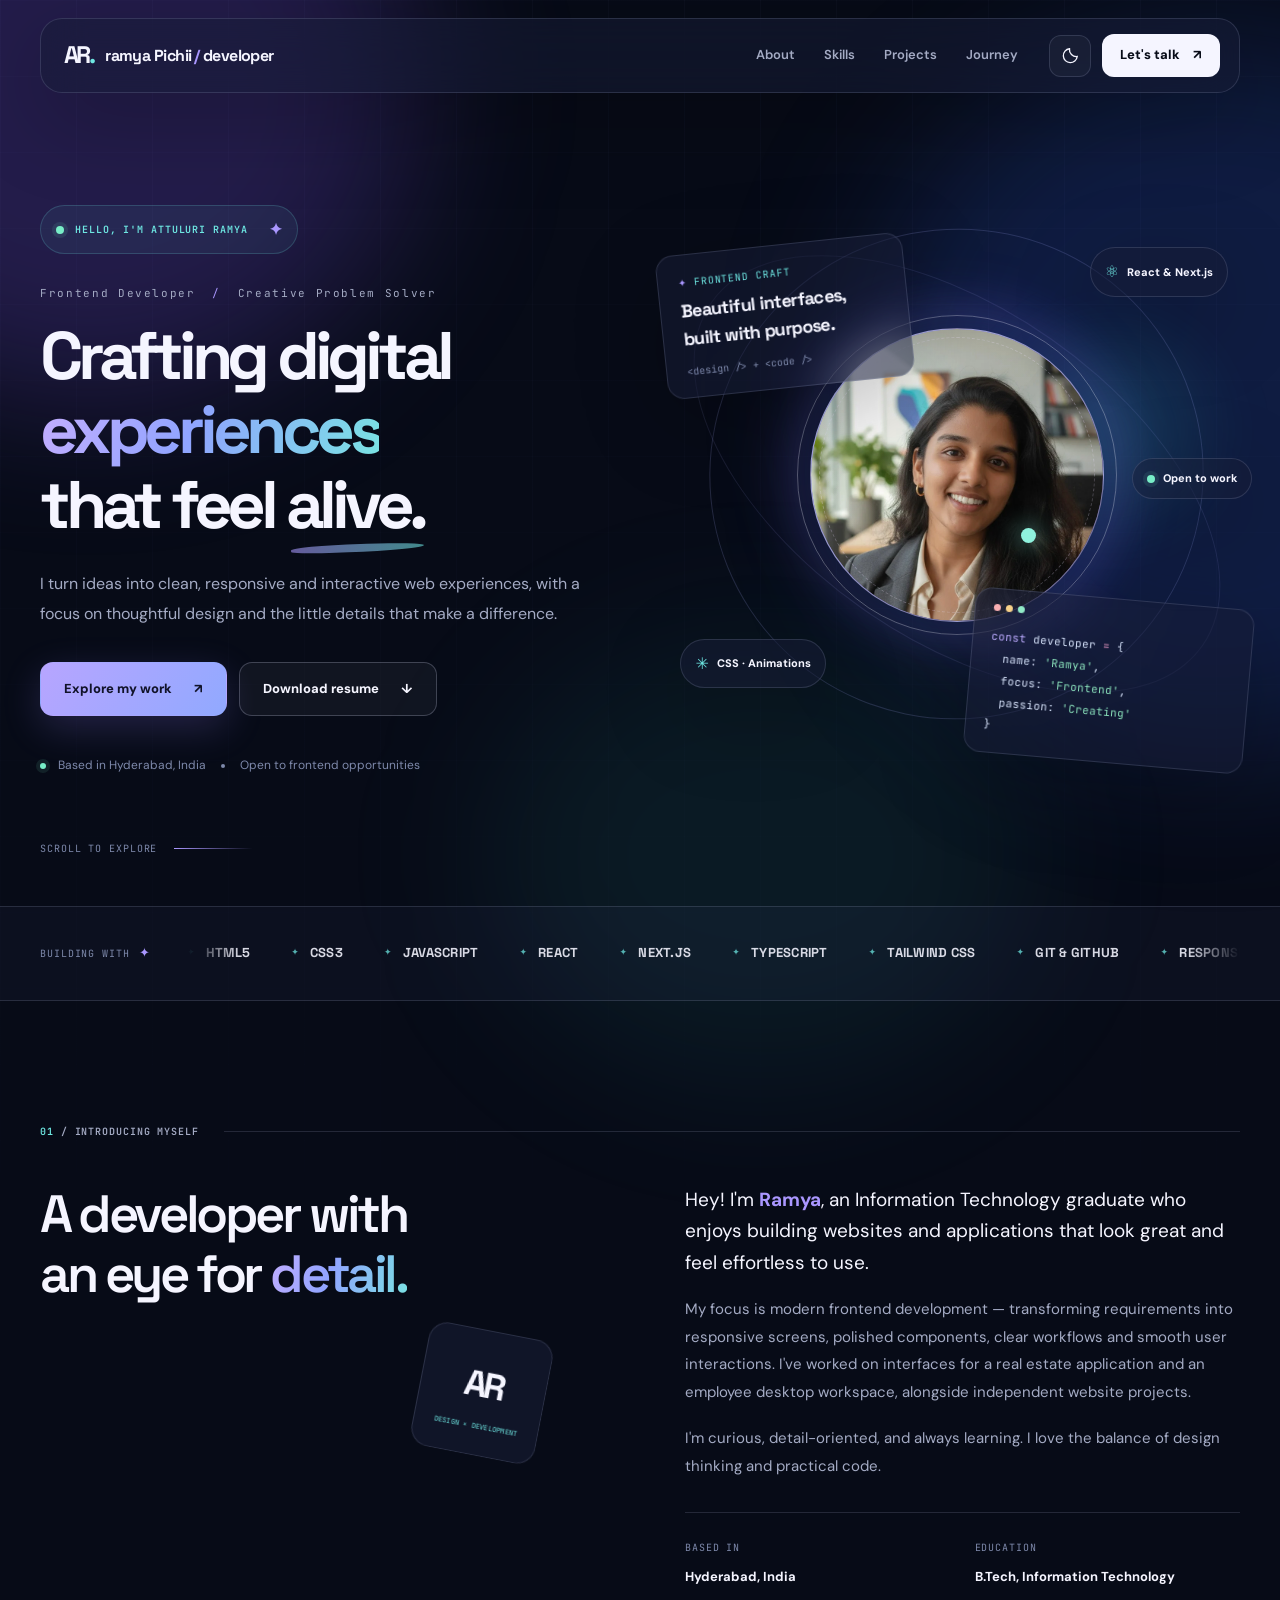
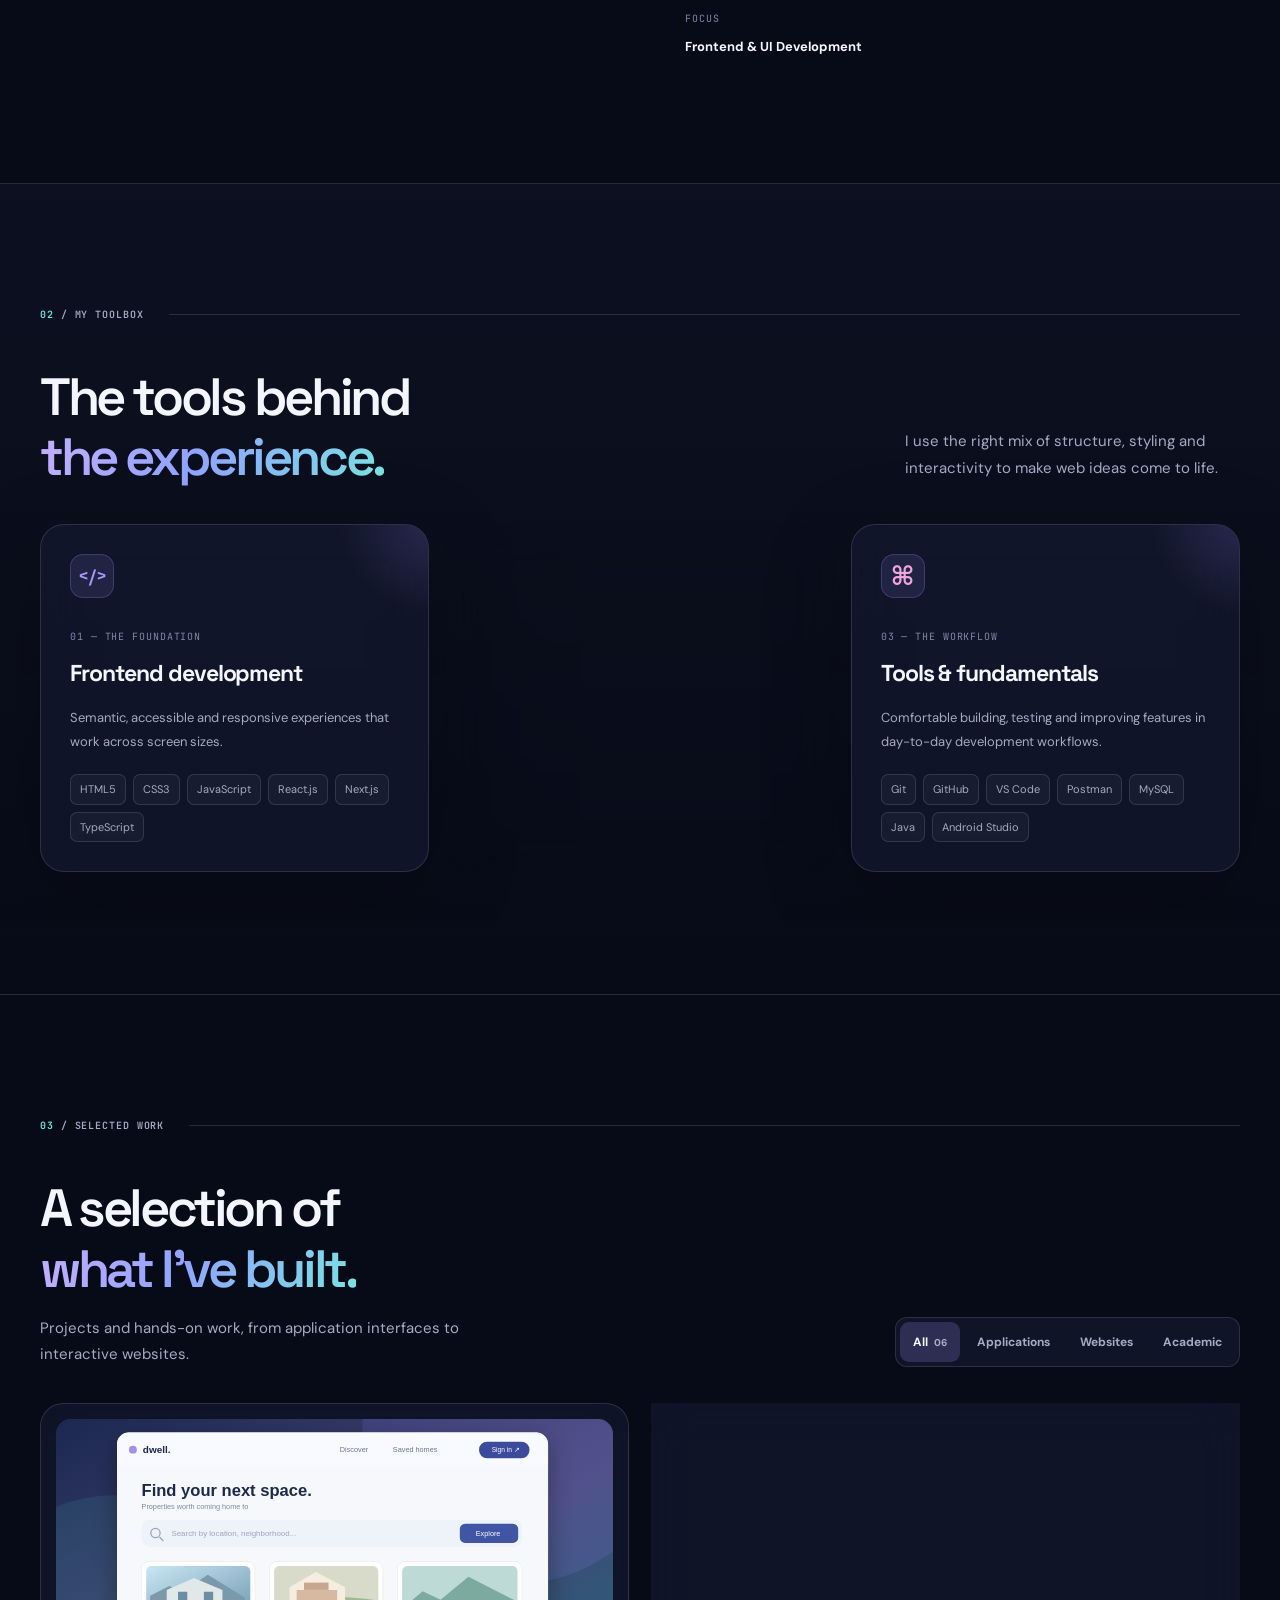
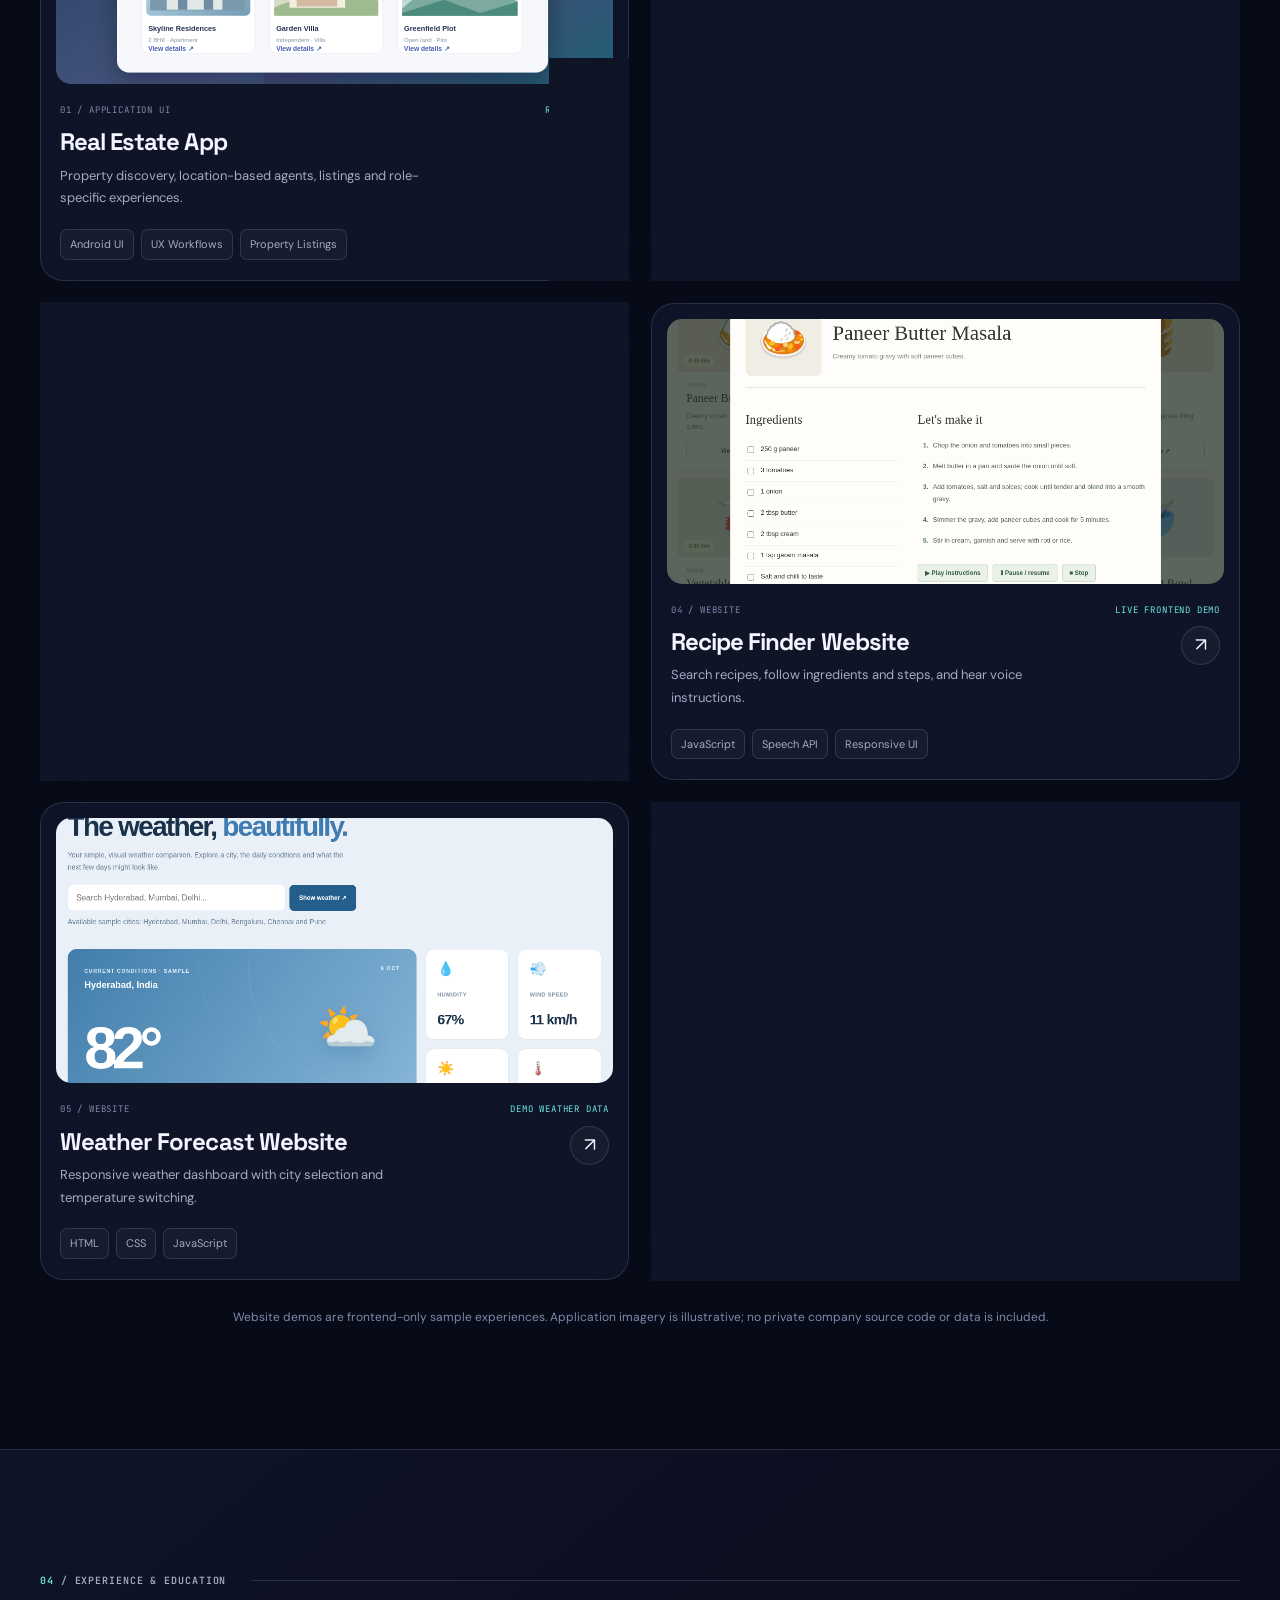
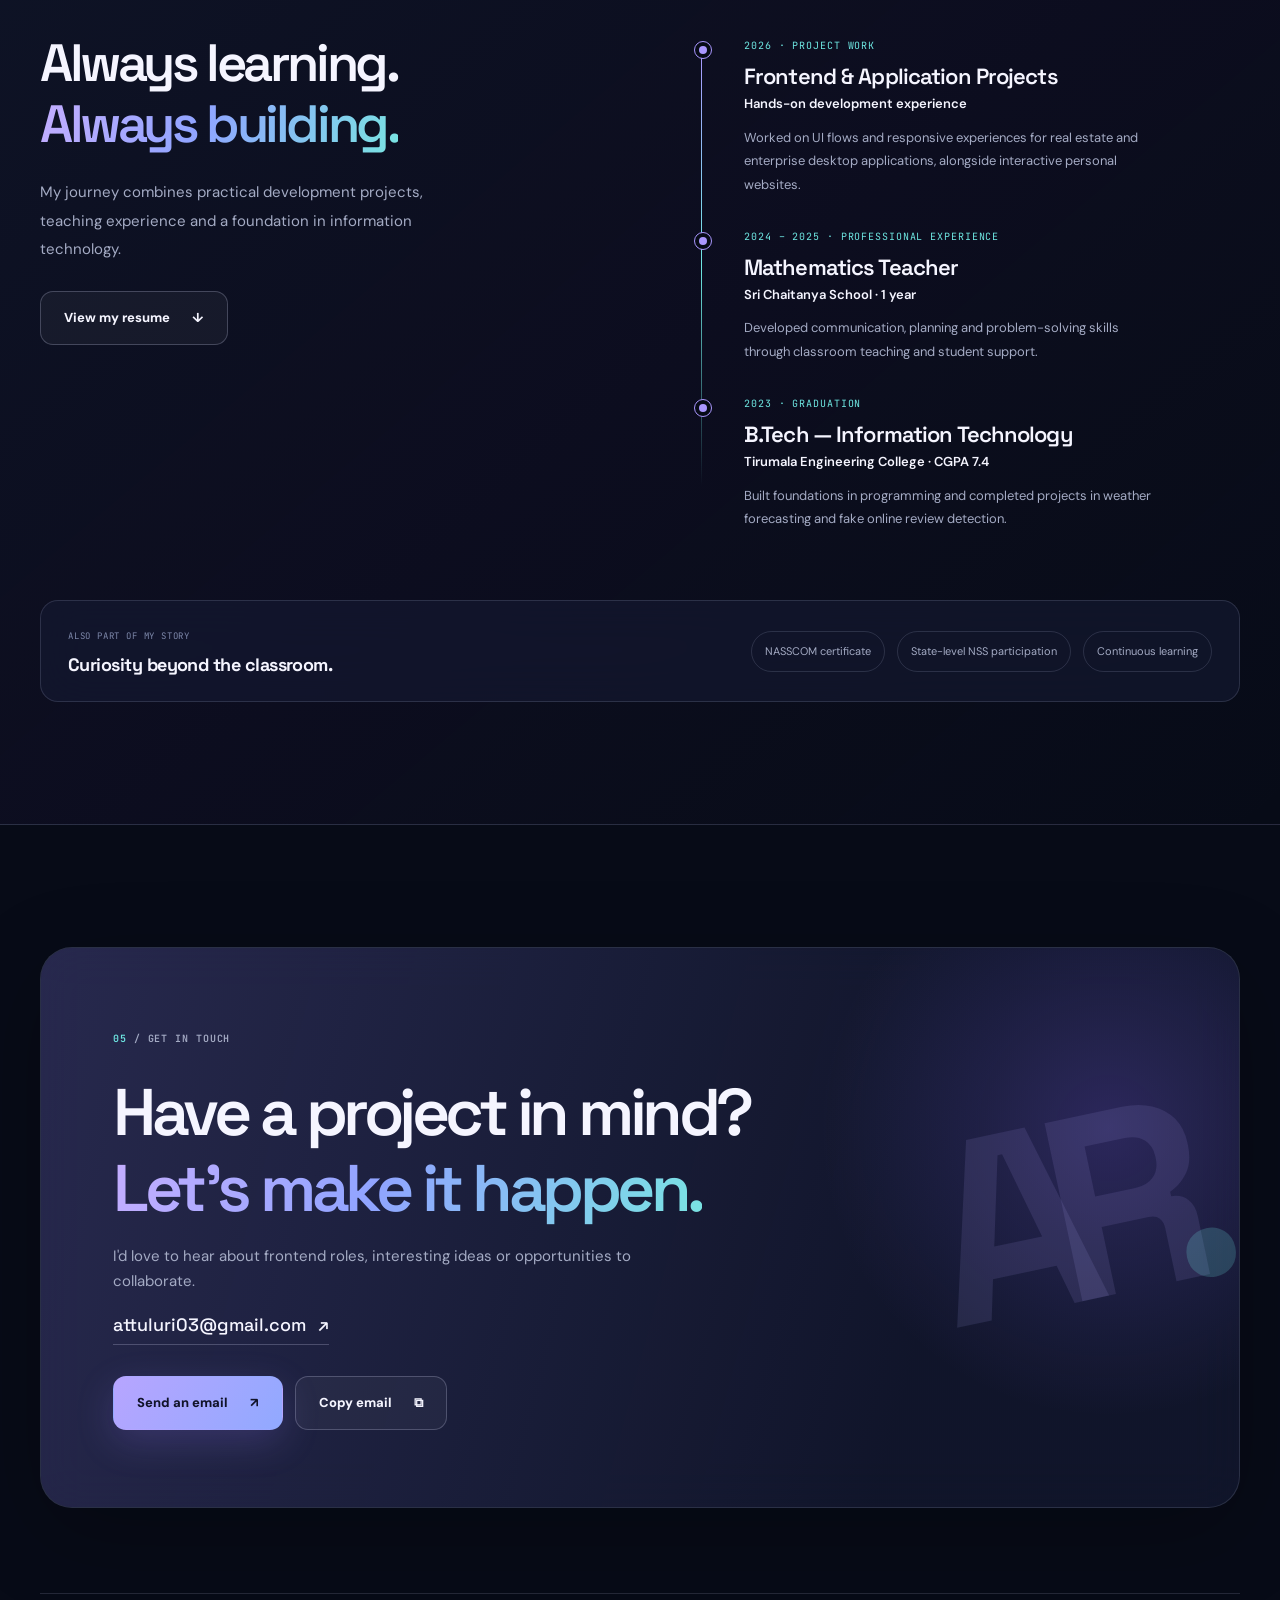
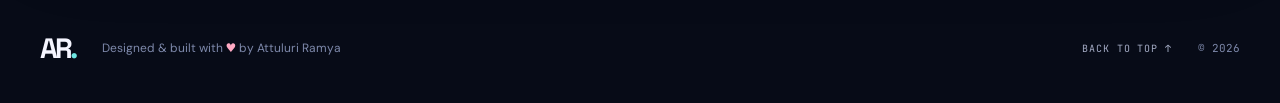
==== index.html @ 420c9da4 "Profile" ====
<!DOCTYPE html>
<html lang="en" data-theme="dark">
<head>
  <meta charset="UTF-8">
  <meta name="viewport" content="width=device-width, initial-scale=1.0">
  <meta name="theme-color" content="#080c1c">
  <meta name="description" content="Attuluri Ramya — Frontend Developer in Hyderabad. Explore modern web interfaces, responsive websites, and thoughtful digital experiences.">
  <meta property="og:type" content="website">
  <meta property="og:title" content="Attuluri Ramya | Frontend Developer">
  <meta property="og:description" content="Frontend developer portfolio. Explore real estate and desktop application interfaces, e-commerce, recipe, and weather websites.">
  <title>Attuluri Ramya — Frontend Developer</title>
  <link rel="icon" href="assets/img/favicon.svg" type="image/svg+xml">
  <link rel="stylesheet" href="assets/css/style.css">
  <script src="assets/js/script.js" defer></script>
</head>
<body>
  <a class="skip-link" href="#main">Skip to content</a>
  <div id="scroll-progress" aria-hidden="true"></div>
  <div class="background-effects" aria-hidden="true"><div class="ambient ambient-a"></div><div class="ambient ambient-b"></div><div class="ambient ambient-c"></div><div class="grid-overlay"></div></div>

  <header class="site-header" id="top">
    <div class="container header-wrap glass">
      <a class="logo" href="#top" aria-label="Attuluri Ramya, back to top"><span class="logo-symbol">AR<span>.</span></span><span class="logo-label">ramya Pichii<span class="logo-slash">/</span>developer</span></a>
      <nav class="desktop-nav" aria-label="Main navigation">
        <a href="#about">About</a><a href="#skills">Skills</a><a href="#projects">Projects</a><a href="#journey">Journey</a>
      </nav>
      <div class="nav-actions">
        <button type="button" id="theme-toggle" class="icon-button" aria-label="Switch to light theme" title="Toggle theme"><svg class="icon moon-icon" viewBox="0 0 24 24" fill="none" stroke="currentColor" stroke-width="1.7"><path d="M20.5 13.3A8.8 8.8 0 0 1 10.7 3.5 8.8 8.8 0 1 0 20.5 13.3Z"/></svg><svg class="icon sun-icon" viewBox="0 0 24 24" fill="none" stroke="currentColor" stroke-width="1.7"><circle cx="12" cy="12" r="4"/><path d="M12 2v2m0 16v2M4.93 4.93l1.42 1.42m11.3 11.3 1.42 1.42M2 12h2m16 0h2M4.93 19.07l1.42-1.42M17.65 6.35l1.42-1.42"/></svg></button>
        <a class="nav-hire" href="#contact">Let's talk <span aria-hidden="true">↗</span></a>
        <button class="icon-button menu-toggle" type="button" id="menu-toggle" aria-controls="mobile-nav" aria-expanded="false" aria-label="Open menu"><span></span><span></span><span></span></button>
      </div>
    </div>
    <nav id="mobile-nav" class="mobile-nav glass" aria-label="Mobile navigation" hidden><a href="#about">About</a><a href="#skills">Skills</a><a href="#projects">Projects</a><a href="#journey">Journey</a><a href="#contact">Contact</a></nav>
  </header>

  <main id="main">
    <section class="hero container section" aria-labelledby="hero-title">
      <div class="hero-text">
        <div class="intro-line animate-in"><span class="status-dot"></span><span>HELLO, I'M ATTULURI RAMYA</span><span class="intro-star" aria-hidden="true">✦</span></div>
        <p class="hero-eyebrow animate-in delay-1">Frontend Developer <span class="eyebrow-divider">/</span> Creative Problem Solver</p>
        <h1 class="hero-title animate-in delay-2" id="hero-title">Crafting digital<br><span class="gradient-text">experiences</span><br>that feel <em>alive.</em></h1>
        <p class="hero-lede animate-in delay-3">I turn ideas into clean, responsive and interactive web experiences, with a focus on thoughtful design and the little details that make a difference.</p>
        <div class="hero-actions animate-in delay-4"><a class="btn btn-primary magnetic" href="#projects">Explore my work <span aria-hidden="true">↗</span></a><a class="btn btn-secondary" href="Ramya_Resume.pdf" target="_blank" rel="noopener" download>Download resume <span aria-hidden="true">↓</span></a></div>
        <div class="hero-foot animate-in delay-4"><span class="tiny-pulse"></span><span>Based in Hyderabad, India</span><span class="hero-foot-rule"></span><span>Open to frontend opportunities</span></div>
      </div>
      <div class="hero-visual animate-in delay-3" aria-label="Portrait of Ramya with floating frontend development cards">
        <div class="orb orb-1"></div><div class="orb orb-2"></div><div class="orbit orbit-one"></div><div class="orbit orbit-two"></div>
        <div class="avatar-halo"><div class="avatar-disc"><img class="avatar-photo" src="assets/img/ramya-portrait.webp" alt="Portrait of Attuluri Ramya" width="768" height="1344" decoding="async" fetchpriority="high"><span class="avatar-dot" aria-hidden="true"></span></div></div>
        <div class="glass float-card card-intro"><span class="floating-card-caption"><span class="tiny-spark">✦</span> FRONTEND CRAFT</span><strong>Beautiful interfaces,<br>built with purpose.</strong><span class="code-bracket">&lt;design /&gt; + &lt;code /&gt;</span></div>
        <div class="glass float-card card-code"><div class="window-dots"><i></i><i></i><i></i></div><div class="code-lines"><div><span class="syntax-purple">const</span> developer <span class="syntax-pink">=</span> {</div><div class="indent">name: <span class="syntax-mint">'Ramya'</span>,</div><div class="indent">focus: <span class="syntax-mint">'Frontend'</span>,</div><div class="indent">passion: <span class="syntax-mint">'Creating'</span></div><div>}</div></div></div>
        <div class="glass float-chip chip-react"><span class="chip-emoji">⚛</span> React & Next.js</div><div class="glass float-chip chip-creative"><span>✳</span> CSS · Animations</div><div class="glass float-chip chip-available"><span class="status-dot"></span> Open to work</div>
      </div>
      <a class="scroll-cue" href="#about"><span>SCROLL TO EXPLORE</span><span class="scroll-cue-line" aria-hidden="true"></span></a>
    </section>

    <section class="stack-strip" aria-label="My frontend skills, scrolling continuously">
      <div class="container stack-inner">
        <span class="stack-heading">BUILDING WITH <span class="stack-heading-icon" aria-hidden="true">✦</span></span>
        <div class="stack-marquee" aria-label="HTML5, CSS3, JAVASCRIPT, REACT, NEXT.JS, TYPESCRIPT, TAILWIND CSS, GIT & GITHUB, RESPONSIVE UI">
          <div class="stack-tags">
            <div class="stack-group"><span>HTML5</span><span>CSS3</span><span>JAVASCRIPT</span><span>REACT</span><span>NEXT.JS</span><span>TYPESCRIPT</span><span>TAILWIND CSS</span><span>GIT & GITHUB</span><span>RESPONSIVE UI</span></div>
            <div class="stack-group" aria-hidden="true"><span>HTML5</span><span>CSS3</span><span>JAVASCRIPT</span><span>REACT</span><span>NEXT.JS</span><span>TYPESCRIPT</span><span>TAILWIND CSS</span><span>GIT & GITHUB</span><span>RESPONSIVE UI</span></div>
          </div>
        </div>
      </div>
    </section>

    <section id="about" class="section about-section container" aria-labelledby="about-title">
      <div class="section-top reveal"><span class="kicker"><span>01</span> / INTRODUCING MYSELF</span><span class="line-to-right"></span></div>
      <div class="about-grid"><div class="about-head reveal"><h2 class="display-title" id="about-title">A developer with<br>an eye for <span class="gradient-text">detail.</span></h2><div class="about-stamp glass"><span>AR</span><small>DESIGN × DEVELOPMENT</small></div></div>
      <div class="about-copy reveal"><p class="about-lead">Hey! I'm <strong>Ramya</strong>, an Information Technology graduate who enjoys building websites and applications that look great and feel effortless to use.</p><p>My focus is modern frontend development — transforming requirements into responsive screens, polished components, clear workflows and smooth user interactions. I've worked on interfaces for a real estate application and an employee desktop workspace, alongside independent website projects.</p><p>I'm curious, detail-oriented, and always learning. I love the balance of design thinking and practical code.</p><div class="about-info"><div><span>BASED IN</span><strong>Hyderabad, India</strong></div><div><span>EDUCATION</span><strong>B.Tech, Information Technology</strong></div><div><span>FOCUS</span><strong>Frontend & UI Development</strong></div></div></div></div>
    </section>

    <section id="skills" class="section skills-section" aria-labelledby="skills-title"><div class="container"><div class="section-top reveal"><span class="kicker"><span>02</span> / MY TOOLBOX</span><span class="line-to-right"></span></div><div class="section-heading-row reveal"><div><h2 class="display-title" id="skills-title">The tools behind<br><span class="gradient-text">the experience.</span></h2></div><p>I use the right mix of structure, styling and interactivity to make web ideas come to life.</p></div>
      <div class="skills-grid">
        <article class="glass skill-card reveal"><div class="skill-card-icon">&lt;/&gt;</div><div class="skill-card-head"><span>01 — THE FOUNDATION</span><h3>Frontend development</h3></div><p>Semantic, accessible and responsive experiences that work across screen sizes.</p><div class="pill-list"><span>HTML5</span><span>CSS3</span><span>JavaScript</span><span>React.js</span><span>Next.js</span><span>TypeScript</span></div></article>
        <article class="glass skill-card reveal"><div class="skill-card-icon icon-spark">✧</div><div class="skill-card-head"><span>02 — THE FINISHING TOUCH</span><h3>UI & interaction</h3></div><p>Interfaces with visual hierarchy, smooth interactions, purposeful motion and usability in mind.</p><div class="pill-list"><span>Tailwind CSS</span><span>Flexbox</span><span>CSS Grid</span><span>Animations</span><span>Responsive UI</span><span>DOM</span></div></article>
        <article class="glass skill-card reveal"><div class="skill-card-icon icon-tool">⌘</div><div class="skill-card-head"><span>03 — THE WORKFLOW</span><h3>Tools & fundamentals</h3></div><p>Comfortable building, testing and improving features in day-to-day development workflows.</p><div class="pill-list"><span>Git</span><span>GitHub</span><span>VS Code</span><span>Postman</span><span>MySQL</span><span>Java</span><span>Android Studio</span></div></article>
      </div></div></section>

    <section id="projects" class="section projects-section container" aria-labelledby="projects-title"><div class="section-top reveal"><span class="kicker"><span>03</span> / SELECTED WORK</span><span class="line-to-right"></span></div><div class="section-heading-row projects-heading reveal"><div><h2 class="display-title" id="projects-title">A selection of<br><span class="gradient-text">what I've built.</span></h2><p>Projects and hands-on work, from application interfaces to interactive websites.</p></div><div class="project-filters" role="group" aria-label="Filter projects"><button class="filter-button is-active" type="button" data-filter="all" aria-pressed="true">All <span>06</span></button><button class="filter-button" type="button" data-filter="apps" aria-pressed="false">Applications</button><button class="filter-button" type="button" data-filter="web" aria-pressed="false">Websites</button><button class="filter-button" type="button" data-filter="academic" aria-pressed="false">Academic</button></div></div>
      <div class="project-grid" id="project-grid">
        <article class="glass project-card project-feature reveal" data-category="apps" data-project="realestate"><button class="project-preview" type="button" data-open="realestate" aria-label="View Real Estate App details"><img src="assets/img/realestate.svg" alt="Illustrated preview of a real estate property listing app"><span class="preview-visit" aria-hidden="true">↗</span></button><div class="project-meta"><span>01 / APPLICATION UI</span><span>REAL ESTATE</span></div><div class="project-bottom"><div><h3>Real Estate App</h3><p>Property discovery, location-based agents, listings and role-specific experiences.</p></div><button class="project-arrow" type="button" data-open="realestate" aria-label="Read about Real Estate App">↗</button></div><div class="project-tags"><span>Android UI</span><span>UX Workflows</span><span>Property Listings</span></div></article>
        <article class="glass project-card reveal" data-category="apps" data-project="desktop"><button class="project-preview" type="button" data-open="desktop" aria-label="View Desktop Application details"><img src="assets/img/desktop.svg" alt="Illustrated preview of an employee desktop application"><span class="preview-visit" aria-hidden="true">↗</span></button><div class="project-meta"><span>02 / APPLICATION UI</span><span>DESKTOP</span></div><div class="project-bottom"><div><h3>Desktop Application</h3><p>Employee workspace with dashboards, leave tracking, project and task views.</p></div><button class="project-arrow" type="button" data-open="desktop" aria-label="Read about Desktop Application">↗</button></div><div class="project-tags"><span>Next.js</span><span>React</span><span>Electron UI</span></div></article>
        <article class="glass project-card reveal" data-category="web" data-project="ecommerce"><a class="project-preview" href="demos/ecommerce.html" target="_blank" rel="noopener" aria-label="Open E-Commerce Website demo"><img src="assets/img/ecommerce.png" alt="Screenshot of the e-commerce website demo"><span class="preview-visit" aria-hidden="true">↗</span></a><div class="project-meta"><span>03 / WEBSITE</span><span>LIVE FRONTEND DEMO</span></div><div class="project-bottom"><div><h3>E-Commerce Website</h3><p>Interactive product catalog, search, filters, favorites and shopping cart.</p></div><a class="project-arrow" href="demos/ecommerce.html" target="_blank" rel="noopener" aria-label="Open E-Commerce Website demo">↗</a></div><div class="project-tags"><span>HTML</span><span>CSS</span><span>JavaScript</span></div></article>
        <article class="glass project-card reveal" data-category="web" data-project="recipes"><a class="project-preview" href="demos/recipe-finder.html" target="_blank" rel="noopener" aria-label="Open Recipe Finder Website demo"><img src="assets/img/recipe.png" alt="Screenshot of the recipe finder website demo"><span class="preview-visit" aria-hidden="true">↗</span></a><div class="project-meta"><span>04 / WEBSITE</span><span>LIVE FRONTEND DEMO</span></div><div class="project-bottom"><div><h3>Recipe Finder Website</h3><p>Search recipes, follow ingredients and steps, and hear voice instructions.</p></div><a class="project-arrow" href="demos/recipe-finder.html" target="_blank" rel="noopener" aria-label="Open Recipe Finder Website demo">↗</a></div><div class="project-tags"><span>JavaScript</span><span>Speech API</span><span>Responsive UI</span></div></article>
        <article class="glass project-card reveal" data-category="web" data-project="weather"><a class="project-preview" href="demos/weather.html" target="_blank" rel="noopener" aria-label="Open Weather Dashboard demo"><img src="assets/img/weather.png" alt="Screenshot of the weather dashboard demo"><span class="preview-visit" aria-hidden="true">↗</span></a><div class="project-meta"><span>05 / WEBSITE</span><span>DEMO WEATHER DATA</span></div><div class="project-bottom"><div><h3>Weather Forecast Website</h3><p>Responsive weather dashboard with city selection and temperature switching.</p></div><a class="project-arrow" href="demos/weather.html" target="_blank" rel="noopener" aria-label="Open Weather Dashboard demo">↗</a></div><div class="project-tags"><span>HTML</span><span>CSS</span><span>JavaScript</span></div></article>
        <article class="glass project-card reveal" data-category="academic" data-project="reviews"><button class="project-preview" type="button" data-open="reviews" aria-label="View Fake Online Review Detection details"><img src="assets/img/reviews.svg" alt="Illustrated preview of review sentiment classification"><span class="preview-visit" aria-hidden="true">↗</span></button><div class="project-meta"><span>06 / COLLEGE PROJECT</span><span>ACADEMIC</span></div><div class="project-bottom"><div><h3>Fake Online Review Detection</h3><p>Academic exploration of NLP and machine learning for review authenticity.</p></div><button class="project-arrow" type="button" data-open="reviews" aria-label="Read about Fake Online Review Detection">↗</button></div><div class="project-tags"><span>NLP</span><span>Machine Learning</span><span>Text Analysis</span></div></article>
      </div><p class="project-footnote reveal">Website demos are frontend-only sample experiences. Application imagery is illustrative; no private company source code or data is included.</p>
    </section>

    <section id="journey" class="section journey-section" aria-labelledby="journey-title"><div class="container"><div class="section-top reveal"><span class="kicker"><span>04</span> / EXPERIENCE & EDUCATION</span><span class="line-to-right"></span></div><div class="journey-grid"><div class="journey-heading reveal"><h2 class="display-title" id="journey-title">Always learning.<br><span class="gradient-text">Always building.</span></h2><p>My journey combines practical development projects, teaching experience and a foundation in information technology.</p><a class="btn btn-secondary" href="Ramya_Resume.pdf" download>View my resume <span aria-hidden="true">↓</span></a></div><div class="journey-timeline"><article class="journey-item reveal"><div class="timeline-line"><span></span></div><div class="journey-date">2026 · PROJECT WORK</div><h3>Frontend & Application Projects</h3><p class="journey-subtitle">Hands-on development experience</p><p>Worked on UI flows and responsive experiences for real estate and enterprise desktop applications, alongside interactive personal websites.</p></article><article class="journey-item reveal"><div class="timeline-line"><span></span></div><div class="journey-date">2024 – 2025 · PROFESSIONAL EXPERIENCE</div><h3>Mathematics Teacher</h3><p class="journey-subtitle">Sri Chaitanya School · 1 year</p><p>Developed communication, planning and problem-solving skills through classroom teaching and student support.</p></article><article class="journey-item reveal"><div class="timeline-line"><span></span></div><div class="journey-date">2023 · GRADUATION</div><h3>B.Tech — Information Technology</h3><p class="journey-subtitle">Tirumala Engineering College · CGPA 7.4</p><p>Built foundations in programming and completed projects in weather forecasting and fake online review detection.</p></article></div></div>
      <div class="education-bar glass reveal"><div><span class="education-bar-label">ALSO PART OF MY STORY</span><h3>Curiosity beyond the classroom.</h3></div><div class="education-chip">NASSCOM certificate</div><div class="education-chip">State-level NSS participation</div><div class="education-chip">Continuous learning</div></div>
    </div></section>

    <section id="contact" class="section contact-section container" aria-labelledby="contact-title"><div class="contact-panel glass reveal"><div class="contact-glow" aria-hidden="true"></div><div class="contact-content"><span class="kicker"><span>05</span> / GET IN TOUCH</span><h2 class="contact-title" id="contact-title">Have a project in mind?<br><span class="gradient-text">Let's make it happen.</span></h2><p>I'd love to hear about frontend roles, interesting ideas or opportunities to collaborate.</p><a class="contact-mail" href="mailto:attuluri03@gmail.com">attuluri03@gmail.com <span aria-hidden="true">↗</span></a><div class="contact-buttons"><a class="btn btn-primary" href="mailto:attuluri03@gmail.com?subject=Hello%20Ramya%20%E2%80%94%20Portfolio%20Inquiry">Send an email <span aria-hidden="true">↗</span></a><button class="btn btn-secondary" id="copy-email" type="button">Copy email <span aria-hidden="true">⧉</span></button></div></div><div class="contact-mark" aria-hidden="true">AR<span>.</span></div></div></section>
  </main>
  <footer class="footer container"><a class="footer-logo" href="#top">AR<span>.</span></a><p>Designed & built with <span>♥</span> by Attuluri Ramya</p><a class="back-top" href="#top">BACK TO TOP ↑</a><span class="footer-copyright">© <span id="year">2026</span></span></footer>
  <div id="toast" class="toast" role="status" aria-live="polite"></div>
  <dialog id="project-dialog" class="project-dialog" aria-labelledby="dialog-title" aria-describedby="dialog-summary"><div class="dialog-inner"><button id="dialog-close" class="dialog-close" type="button" aria-label="Close project details">×</button><div class="dialog-kicker" id="dialog-kicker"></div><h2 id="dialog-title"></h2><p class="dialog-summary" id="dialog-summary"></p><div class="dialog-body"><h3>Project highlights</h3><ul id="dialog-highlights"></ul></div><div class="dialog-tags" id="dialog-tags"></div><p class="dialog-note" id="dialog-note"></p></div></dialog>
</body>
</html>
---- assets/css/style.css ----
@import url('https://fonts.googleapis.com/css2?family=DM+Sans:wght@400;500;600;700;800&family=Space+Grotesk:wght@400;500;600;700&family=JetBrains+Mono:wght@400;500;600&display=swap');
:root{color-scheme:dark;--bg:#070b17;--fg:#f5f5ff;--muted:#a4abc4;--muted-2:#7e89ab;--border:rgba(209,216,255,.14);--border-strong:rgba(221,225,255,.23);--glass:rgba(23,28,54,.54);--glass-hi:rgba(29,34,66,.67);--accent:#aa97ff;--accent2:#6ee7e2;--pink:#f2a6df;--gradient:linear-gradient(110deg,#c5aeff 0%,#90a4ff 45%,#79e4e2 100%);--shadow:0 25px 90px rgba(0,0,0,.24);--r:24px;--font:'DM Sans',ui-sans-serif,system-ui,sans-serif;--display:'Space Grotesk',ui-sans-serif,system-ui,sans-serif}
:root[data-theme=light]{color-scheme:light;--bg:#edf0fa;--fg:#151c38;--muted:#53617d;--muted-2:#697795;--border:rgba(40,50,100,.14);--border-strong:rgba(40,50,100,.24);--glass:rgba(255,255,255,.64);--glass-hi:rgba(255,255,255,.76);--accent:#765add;--accent2:#1e908d;--pink:#ad4c93;--gradient:linear-gradient(110deg,#6d4ed9,#5a6bd1 50%,#068e90);--shadow:0 25px 90px rgba(45,50,110,.1)}
*{box-sizing:border-box}html{scroll-behavior:smooth;scroll-padding-top:115px;overflow-x:clip}body{margin:0;background:var(--bg);color:var(--fg);font-family:var(--font);font-size:15px;line-height:1.7;-webkit-font-smoothing:antialiased;overflow-x:hidden}a{color:inherit;text-decoration:none}button,input,textarea{font:inherit}button{cursor:pointer}a,button{-webkit-tap-highlight-color:transparent}button:focus-visible,a:focus-visible{outline:2px solid var(--accent2);outline-offset:4px}img{display:block;max-width:100%}::selection{background:var(--accent);color:var(--bg)}.skip-link{position:absolute;top:-100px;left:18px;z-index:200;background:var(--fg);color:var(--bg);padding:10px 16px;border-radius:8px}.skip-link:focus{top:12px}.container{width:min(1200px,calc(100% - 80px));margin-inline:auto}.section{padding-block:122px}#scroll-progress{position:fixed;z-index:101;top:0;left:0;height:3px;background:var(--gradient);width:0;transition:width .1s linear}.background-effects{position:absolute;inset:0 0 auto;min-height:1480px;pointer-events:none;z-index:-1;overflow:hidden}.grid-overlay{position:absolute;inset:0;background-image:linear-gradient(to right,rgba(159,164,255,.06) 1px,transparent 1px),linear-gradient(to bottom,rgba(159,164,255,.04) 1px,transparent 1px);background-size:76px 76px;mask-image:linear-gradient(to bottom,#000 0%,transparent 95%);opacity:.5}.ambient{position:absolute;border-radius:50%;filter:blur(75px)}.ambient-a{width:660px;height:620px;top:-220px;left:-240px;background:rgba(116,79,220,.26)}.ambient-b{width:710px;height:720px;top:40px;right:-290px;background:rgba(49,94,217,.22)}.ambient-c{width:550px;height:450px;top:630px;left:38%;background:rgba(62,214,197,.075)}.glass{background:var(--glass);border:1px solid var(--border);box-shadow:var(--shadow);-webkit-backdrop-filter:blur(23px);backdrop-filter:blur(23px)}
/* Floating navigation */
.site-header{position:fixed;left:0;right:0;top:18px;z-index:100;pointer-events:none}.header-wrap{height:75px;display:flex;align-items:center;justify-content:space-between;padding:0 19px 0 23px;border-radius:22px;pointer-events:auto;transition:height .25s,background .25s,box-shadow .25s}.site-header.is-scrolled .header-wrap{height:65px;background:var(--glass-hi)}.logo{display:inline-flex;align-items:center;gap:12px;font-weight:800;font-size:16px;white-space:nowrap}.logo-symbol{font-family:var(--display);font-size:24px;letter-spacing:-.11em;color:var(--fg)}.logo-symbol span,.footer-logo span{color:var(--accent2)}.logo-label{font-family:var(--display);letter-spacing:-.035em}.logo-slash{color:var(--accent);padding:0 3px}.desktop-nav{display:flex;align-items:center;gap:29px;margin-left:auto;margin-right:31px}.desktop-nav a{font-size:13px;color:var(--muted);font-weight:600;transition:color .2s}.desktop-nav a:hover,.desktop-nav a.active{color:var(--fg)}.nav-actions{display:flex;align-items:center;gap:11px}.icon-button{width:42px;height:42px;display:grid;place-items:center;border:1px solid var(--border);background:rgba(255,255,255,.035);border-radius:12px;color:var(--fg);transition:background .2s,border-color .2s}.icon-button:hover{background:rgba(167,151,255,.12);border-color:var(--border-strong)}.icon{height:19px;width:19px}.sun-icon{display:none}:root[data-theme=light] .sun-icon{display:block}:root[data-theme=light] .moon-icon{display:none}.nav-hire{background:var(--fg);color:var(--bg);border-radius:12px;padding:10px 18px;font-size:13px;font-weight:800;display:flex;align-items:center;gap:13px;transition:transform .25s}.nav-hire:hover{transform:translateY(-2px)}.menu-toggle,.mobile-nav{display:none}.menu-toggle{position:relative;flex-direction:column;justify-content:center;gap:4px}.menu-toggle span{height:2px;width:19px;background:var(--fg);border-radius:3px;transition:transform .2s,opacity .2s}.menu-toggle.is-open span:nth-child(1){transform:translateY(6px) rotate(45deg)}.menu-toggle.is-open span:nth-child(2){opacity:0}.menu-toggle.is-open span:nth-child(3){transform:translateY(-6px) rotate(-45deg)}
/* Hero */
.hero{position:relative;min-height:845px;padding-top:205px;padding-bottom:130px;display:grid;grid-template-columns:1.03fr .97fr;align-items:center;gap:34px}.hero-text{position:relative;z-index:5}.intro-line,.hero-eyebrow,.kicker,.stack-heading,.stack-tags,.project-meta,.education-bar-label,.journey-date,.footer .back-top,.scroll-cue,.skill-card-head>span,.about-info span,.floating-card-caption{font-family:'JetBrains Mono',monospace;letter-spacing:.09em;font-size:10px}.intro-line{display:inline-flex;align-items:center;gap:11px;color:var(--accent2);font-weight:600;padding:10px 15px;background:rgba(110,231,226,.06);border:1px solid rgba(110,231,226,.19);border-radius:100px}.status-dot,.tiny-pulse{width:8px;height:8px;display:inline-block;flex-shrink:0;background:#78edc7;border-radius:50%;box-shadow:0 0 0 4px rgba(120,237,199,.10);animation:pulse 2.8s infinite}.intro-star{margin-left:10px;color:var(--accent);font-size:16px}.hero-eyebrow{font-size:11px;letter-spacing:.15em;color:var(--muted);margin:30px 0 16px}.eyebrow-divider{color:var(--accent);margin:0 8px}.hero-title{font-family:var(--display);font-size:clamp(58px,5.25vw,83px);line-height:1.11;letter-spacing:-.078em;font-weight:700;margin:0 0 26px;white-space:nowrap}.gradient-text{background:var(--gradient);-webkit-background-clip:text;background-clip:text;color:transparent}.hero-title em{font-style:normal;color:var(--fg);position:relative}.hero-title em:after{content:'';position:absolute;left:4%;right:0;bottom:-4px;height:8px;background:linear-gradient(90deg,var(--accent),var(--accent2));opacity:.58;border-radius:55% 45% 60% 30%;transform:rotate(-2deg)}.hero-lede{max-width:555px;color:var(--muted);font-size:16px;line-height:1.87;margin:0 0 34px}.hero-actions{display:flex;gap:12px;flex-wrap:wrap}.btn{min-height:54px;border:1px solid transparent;padding:14px 23px;display:inline-flex;align-items:center;justify-content:center;gap:22px;border-radius:13px;transition:transform .25s,background .25s,border-color .25s;white-space:nowrap;font-size:13px;font-weight:800}.btn:hover{transform:translateY(-3px)}.btn-primary{background:linear-gradient(125deg,#b7a5ff,#91a9ff);color:#111329;box-shadow:0 12px 38px rgba(150,132,255,.2)}.btn-primary:hover{background:linear-gradient(125deg,#c9bdff,#acc0ff)}.btn-secondary{background:rgba(255,255,255,.045);border-color:var(--border-strong);color:var(--fg)}.btn-secondary:hover{border-color:var(--accent);background:rgba(174,160,255,.10)}.hero-foot{margin-top:39px;display:flex;align-items:center;gap:12px;font-size:12px;color:var(--muted-2)}.hero-foot-rule{height:4px;width:4px;border-radius:50%;background:var(--muted-2);margin:0 3px}.tiny-pulse{width:6px;height:6px}.hero-visual{height:570px;position:relative;isolation:isolate}.orb{position:absolute;border-radius:50%;pointer-events:none}.orb-1{width:390px;height:390px;left:calc(50% - 190px);top:70px;background:radial-gradient(circle,rgba(132,110,255,.41),rgba(85,104,226,.10) 51%,transparent 72%);filter:blur(12px)}.orb-2{width:250px;height:250px;left:55%;top:100px;background:radial-gradient(circle,rgba(68,224,225,.18),transparent 72%);filter:blur(28px)}.orbit{position:absolute;border:1px solid rgba(168,173,250,.18);border-radius:50%;pointer-events:none}.orbit-one{width:495px;height:490px;left:calc(50% - 248px);top:24px;transform:rotate(-22deg);animation:orbital 30s linear infinite}.orbit-two{width:600px;height:330px;left:calc(50% - 300px);top:104px;transform:rotate(35deg);border-color:rgba(168,173,250,.11);animation:orbital-reverse 33s linear infinite}.avatar-halo{position:absolute;left:calc(50% - 160px);top:110px;width:320px;height:320px;border:1px solid rgba(229,224,255,.34);border-radius:50%;padding:12px;box-shadow:0 0 70px rgba(148,121,252,.18),inset 0 0 55px rgba(148,121,252,.12);animation:float 8s ease-in-out infinite}.avatar-disc{height:100%;width:100%;border-radius:50%;background:radial-gradient(circle at 28% 18%,#a6b6ff,#574d9d 50%,#262047 75%,#11162d 100%);border:1px solid rgba(255,255,255,.24);display:grid;place-items:center;position:relative;overflow:hidden}.avatar-disc:before{content:'';position:absolute;width:210px;height:390px;background:linear-gradient(180deg,rgba(255,255,255,.21),transparent);transform:rotate(38deg);top:-130px;left:-30px}.avatar-disc:after{content:'';position:absolute;inset:8px;border-radius:50%;border:1px dashed rgba(237,227,255,.25)}.avatar-initials{position:relative;font-family:var(--display);font-weight:700;letter-spacing:-.14em;font-size:98px;color:rgba(255,255,255,.95);text-shadow:0 12px 40px rgba(7,4,35,.35);padding-right:18px}.avatar-dot{width:15px;height:15px;position:absolute;border-radius:50%;bottom:78px;right:67px;background:#8ff2dd;box-shadow:0 0 25px #8ff2dd}.float-card,.float-chip{position:absolute;z-index:3;animation:float 7.5s ease-in-out infinite}.float-card{border-radius:17px;padding:19px 20px}.card-intro{left:-13px;top:39px;width:248px;transform:rotate(-6deg);animation-name:float-left}.floating-card-caption{display:block;color:var(--accent2);margin-bottom:7px}.tiny-spark{color:var(--accent)}.card-intro strong{font-family:var(--display);font-size:18px;line-height:1.4;letter-spacing:-.035em}.code-bracket{display:block;margin-top:12px;color:var(--muted-2);font:10px 'JetBrains Mono',monospace}.card-code{right:-9px;bottom:12px;width:280px;padding:15px 18px 17px;transform:rotate(5deg);animation-name:float-right}.window-dots{display:flex;gap:5px;margin-bottom:14px}.window-dots i{display:block;width:7px;height:7px;border-radius:50%;background:#f8aeb1}.window-dots i:nth-child(2){background:#f8d28a}.window-dots i:nth-child(3){background:#91eac7}.code-lines{color:#d8e4fc;font:11px/2.0 'JetBrains Mono',monospace}.syntax-purple{color:#bdabff}.syntax-pink{color:#f39fcb}.syntax-mint{color:#8ce4bd}.code-lines .indent{padding-left:13px}.float-chip{padding:10px 14px;border-radius:100px;font-size:11px;font-weight:800;display:flex;align-items:center;gap:8px}.chip-react{right:12px;top:42px;animation-delay:-1s}.chip-creative{left:6px;bottom:87px;animation-delay:-2s}.chip-available{right:-12px;top:253px;animation-delay:-3s}.chip-emoji,.chip-creative span{font-size:16px;color:var(--accent2)}.scroll-cue{position:absolute;left:0;bottom:49px;display:flex;align-items:center;gap:17px;color:var(--muted-2)}.scroll-cue-line{width:79px;height:1px;background:linear-gradient(90deg,var(--accent),transparent)}
/* Marquee-inspired tech strip */
.stack-strip{border-block:1px solid var(--border);background:rgba(148,134,246,.035)}.stack-inner{min-height:93px;display:flex;gap:40px;align-items:center}.stack-heading{color:var(--muted-2);white-space:nowrap}.stack-tags{display:flex;align-items:center;justify-content:space-between;gap:30px;flex:1;color:var(--fg);font-family:var(--display);font-size:13px;font-weight:700;letter-spacing:-.025em}.stack-tags span{opacity:.77;white-space:nowrap}
/* Shared section headings */
.section-top{display:flex;align-items:center;gap:25px;margin-bottom:44px}.kicker{color:var(--muted);font-size:10px;font-weight:600}.kicker span{color:var(--accent2)}.line-to-right{flex:1;height:1px;background:var(--border)}.display-title{font-family:var(--display);font-weight:600;font-size:clamp(38px,4.1vw,60px);line-height:1.15;letter-spacing:-.065em;margin:0}.section-heading-row{display:flex;align-items:end;justify-content:space-between;gap:50px;margin-bottom:36px}.section-heading-row>p{color:var(--muted);max-width:335px;line-height:1.8;margin:0 0 6px}
/* About */
.about-grid{display:grid;grid-template-columns:1fr 1fr;gap:90px;align-items:start}.about-head{position:relative;min-height:265px}.about-stamp{width:126px;height:126px;position:absolute;right:50px;top:146px;transform:rotate(11deg);border-radius:19px;display:flex;align-items:center;justify-content:center;flex-direction:column;gap:5px;box-shadow:none}.about-stamp>span{font-family:var(--display);font-size:36px;font-weight:700;letter-spacing:-.12em}.about-stamp small{font:7px 'JetBrains Mono',monospace;letter-spacing:.035em;color:var(--accent2)}.about-copy{color:var(--muted);font-size:15px;line-height:1.85}.about-copy p{margin:0 0 18px}.about-copy .about-lead{font-size:19px;line-height:1.65;color:var(--fg)}.about-copy .about-lead strong{color:var(--accent)}.about-info{display:grid;grid-template-columns:1fr 1fr;gap:19px 24px;border-top:1px solid var(--border);margin-top:32px;padding-top:26px}.about-info span{color:var(--muted-2);display:block;margin-bottom:5px}.about-info strong{font-size:13px;color:var(--fg);font-weight:700}
/* Skills */
.skills-section{background:linear-gradient(180deg,rgba(112,105,194,.055),transparent);border-block:1px solid var(--border)}.skills-grid{display:grid;grid-template-columns:repeat(3,minmax(0,1fr));gap:16px}.skill-card{border-radius:var(--r);padding:29px;min-height:325px;position:relative;overflow:hidden;transition:transform .3s,border-color .3s,background .3s}.skill-card:hover{transform:translateY(-6px);border-color:rgba(171,157,255,.38);background:var(--glass-hi)}.skill-card:after{content:'';position:absolute;width:190px;height:190px;right:-100px;top:-100px;background:radial-gradient(circle,rgba(154,136,255,.18),transparent 70%);pointer-events:none}.skill-card-icon{width:44px;height:44px;display:grid;place-items:center;background:rgba(159,141,255,.12);border:1px solid rgba(159,141,255,.24);color:var(--accent);border-radius:13px;font:600 18px var(--display);margin-bottom:25px}.skill-card-icon.icon-spark{font-size:28px;color:var(--accent2)}.skill-card-icon.icon-tool{font-size:26px;color:var(--pink)}.skill-card-head>span{color:var(--muted-2)}.skill-card h3{font-family:var(--display);font-size:23px;letter-spacing:-.045em;margin:6px 0 9px}.skill-card p{font-size:13px;color:var(--muted);line-height:1.8;margin-bottom:21px;max-width:340px}.pill-list,.project-tags,.dialog-tags{display:flex;flex-wrap:wrap;gap:7px}.pill-list span,.project-tags span,.dialog-tags span{display:inline-block;border:1px solid var(--border);border-radius:7px;background:rgba(255,255,255,.035);color:var(--muted);font-size:11px;padding:5px 9px}
/* Projects */
.projects-heading{align-items:end}.projects-heading>div:first-child p{max-width:470px;color:var(--muted);margin:17px 0 0}.project-filters{display:flex;align-items:center;gap:4px;padding:4px;border:1px solid var(--border);background:var(--glass);border-radius:12px;flex-shrink:0}.filter-button{border:0;background:transparent;color:var(--muted);padding:10px 13px;border-radius:9px;font-size:12px;font-weight:700;transition:background .2s,color .2s}.filter-button:hover{color:var(--fg)}.filter-button.is-active{background:rgba(160,143,255,.21);color:var(--fg)}.filter-button span{font-size:10px;opacity:.65;margin-left:3px}.project-grid{display:grid;grid-template-columns:repeat(2,minmax(0,1fr));gap:22px}.project-card{padding:15px;border-radius:23px;min-width:0;box-shadow:none;transition:transform .35s,border-color .35s,box-shadow .35s}.project-card:hover{transform:translateY(-7px);border-color:rgba(162,153,255,.38);box-shadow:0 24px 70px rgba(0,0,0,.15)}.project-card[hidden]{display:none!important}.project-preview{display:block;position:relative;width:100%;height:265px;overflow:hidden;border-radius:15px;border:0;padding:0;background:linear-gradient(140deg,#1e254e,#181b37);cursor:pointer}.project-preview img{height:100%;width:100%;object-fit:cover;transition:transform .5s cubic-bezier(.2,.6,.2,1)}.project-card:hover .project-preview img{transform:scale(1.05)}.preview-visit{position:absolute;right:16px;top:15px;display:grid;place-items:center;color:#12152c;background:#f6f5ff;border-radius:50%;width:39px;height:39px;font-size:21px;transform:translateY(-8px);opacity:0;transition:opacity .2s,transform .2s}.project-card:hover .preview-visit,.project-preview:focus-visible .preview-visit{opacity:1;transform:translateY(0)}.project-meta{display:flex;align-items:center;justify-content:space-between;margin:19px 4px 8px;color:var(--muted-2);font-size:9px}.project-meta span:last-child{color:var(--accent2)}.project-bottom{display:flex;align-items:start;justify-content:space-between;gap:14px;padding:0 4px}.project-bottom h3{font-family:var(--display);font-size:24px;line-height:1.3;letter-spacing:-.04em;margin:0 0 7px}.project-bottom p{font-size:13px;line-height:1.75;max-width:400px;color:var(--muted);margin:0}.project-arrow{width:39px;height:39px;display:grid;place-items:center;border:1px solid var(--border);border-radius:50%;background:rgba(255,255,255,.035);color:var(--fg);font-size:19px;flex-shrink:0;transition:background .2s,border-color .2s}.project-arrow:hover{border-color:var(--accent);background:rgba(170,151,255,.15)}.project-tags{padding:19px 4px 5px}.project-feature{grid-column:auto}.project-footnote{font-size:12px;color:var(--muted-2);text-align:center;margin:27px 0 0}
/* Timeline */
.journey-section{border-block:1px solid var(--border);background:linear-gradient(140deg,rgba(76,87,157,.11),rgba(91,55,160,.06),transparent)}.journey-grid{display:grid;grid-template-columns:1fr 1fr;gap:120px}.journey-heading p{max-width:430px;color:var(--muted);line-height:1.9;margin:24px 0 27px}.journey-timeline{position:relative;padding:4px 0 0 22px}.journey-timeline:before{content:'';position:absolute;left:1px;top:15px;bottom:48px;width:1px;background:linear-gradient(180deg,var(--accent),var(--accent2),transparent)}.journey-item{position:relative;padding:0 0 32px 22px}.journey-item:last-child{padding-bottom:4px}.timeline-line{position:absolute;left:-28px;top:4px;background:var(--bg);padding:4px;border-radius:50%;border:1px solid var(--accent)}.timeline-line span{display:block;background:var(--accent);width:8px;height:8px;border-radius:50%}.journey-date{font-size:10px;color:var(--accent2);margin-bottom:8px}.journey-item h3{font:600 22px var(--display);letter-spacing:-.04em;margin:0 0 2px}.journey-subtitle{font-size:12px;color:var(--fg)!important;margin:0 0 10px!important;font-weight:600}.journey-item p{font-size:13px;color:var(--muted);line-height:1.8;margin:0;max-width:420px}.education-bar{margin-top:66px;display:flex;align-items:center;gap:12px;padding:21px 27px;border-radius:18px;box-shadow:none}.education-bar>div:first-child{margin-right:auto}.education-bar-label{color:var(--muted-2);font-size:9px}.education-bar h3{font-family:var(--display);font-size:18px;letter-spacing:-.03em;margin:2px 0 0}.education-chip{border-radius:100px;padding:10px 13px;border:1px solid var(--border);color:var(--muted);font-size:11px;white-space:nowrap}
/* Contact & footer */
.contact-section{padding-bottom:85px}.contact-panel{border-radius:32px;min-height:490px;position:relative;overflow:hidden;padding:77px 72px;isolation:isolate}.contact-panel:before{content:'';position:absolute;inset:0;background:linear-gradient(105deg,rgba(137,124,232,.20),rgba(65,90,165,.025) 73%);z-index:-1}.contact-glow{position:absolute;width:600px;height:600px;right:-170px;top:-120px;background:radial-gradient(circle,rgba(137,102,255,.23),transparent 68%);z-index:-1}.contact-content{position:relative;z-index:2}.contact-title{font:600 clamp(38px,5.15vw,73px)/1.16 var(--display);letter-spacing:-.068em;margin:23px 0 17px}.contact-content>p{font-size:15px;color:var(--muted);margin:0 0 10px;max-width:520px}.contact-mail{font:500 18px var(--display);display:inline-flex;align-items:center;gap:12px;padding:8px 0;color:var(--fg);border-bottom:1px solid var(--border-strong);transition:color .2s}.contact-mail:hover{color:var(--accent)}.contact-buttons{display:flex;gap:12px;flex-wrap:wrap;margin-top:31px}.contact-mark{font:700 260px var(--display);letter-spacing:-.19em;color:rgba(171,166,247,.12);position:absolute;right:50px;top:100px;transform:rotate(-12deg);pointer-events:none}.contact-mark span{color:rgba(109,228,224,.20)}.footer{border-top:1px solid var(--border);display:flex;align-items:center;gap:26px;min-height:110px}.footer-logo{font:700 28px var(--display);letter-spacing:-.1em}.footer p{color:var(--muted-2);font-size:12px;margin:0}.footer p span{color:#ffaac4}.back-top{color:var(--muted);margin-left:auto;font-size:10px;transition:color .2s}.back-top:hover{color:var(--accent)}.footer-copyright{color:var(--muted-2);font:11px 'JetBrains Mono',monospace}.toast{position:fixed;bottom:27px;right:26px;z-index:140;background:var(--fg);color:var(--bg);border-radius:12px;padding:13px 20px;font-weight:700;font-size:13px;box-shadow:var(--shadow);opacity:0;transform:translateY(18px);transition:transform .25s,opacity .25s;pointer-events:none}.toast.is-visible{opacity:1;transform:translateY(0)}
/* Modal */
.project-dialog{width:min(620px,calc(100% - 32px));max-height:min(750px,calc(100dvh - 50px));overflow-y:auto;border:1px solid var(--border-strong);border-radius:24px;background:var(--bg);color:var(--fg);padding:0;box-shadow:0 35px 100px rgba(0,0,0,.46)}.project-dialog::backdrop{background:rgba(5,8,21,.72);backdrop-filter:blur(10px)}.dialog-inner{padding:43px;position:relative}.dialog-close{width:35px;height:35px;position:absolute;right:20px;top:20px;border-radius:50%;border:1px solid var(--border);background:var(--glass-hi);color:var(--fg);font-size:25px;line-height:1}.dialog-kicker{color:var(--accent2);font:10px 'JetBrains Mono',monospace;letter-spacing:.1em;margin-bottom:14px}.project-dialog h2{font:600 40px/1.1 var(--display);letter-spacing:-.06em;margin:0 28px 17px 0}.dialog-summary{font-size:15px;color:var(--muted);line-height:1.85}.dialog-body{border-top:1px solid var(--border);padding-top:19px;margin-top:26px}.dialog-body h3{font:600 18px var(--display);margin:0 0 13px}.dialog-body ul{padding-left:19px;color:var(--muted);line-height:1.8;margin:0 0 21px}.dialog-body li{padding-left:3px;margin-bottom:8px}.dialog-note{color:var(--muted-2);font-size:12px;line-height:1.7;margin:20px 0 0}
/* Reveal, effects */
.reveal{opacity:0;transform:translateY(25px);transition:opacity .75s ease,transform .75s cubic-bezier(.18,.75,.22,1)}.reveal.is-visible{opacity:1;transform:none}.animate-in{opacity:0;animation:fade-up .85s both}.delay-1{animation-delay:.1s}.delay-2{animation-delay:.2s}.delay-3{animation-delay:.37s}.delay-4{animation-delay:.55s}@keyframes fade-up{from{opacity:0;transform:translateY(19px)}to{opacity:1;transform:translateY(0)}}@keyframes float{0%,100%{translate:0 0}50%{translate:0 -13px}}@keyframes float-left{0%,100%{transform:rotate(-6deg) translateY(0)}50%{transform:rotate(-5deg) translateY(-11px)}}@keyframes float-right{0%,100%{transform:rotate(5deg) translateY(0)}50%{transform:rotate(6deg) translateY(11px)}}@keyframes orbital{to{transform:rotate(338deg)}}@keyframes orbital-reverse{to{transform:rotate(-325deg)}}@keyframes pulse{50%{box-shadow:0 0 0 7px rgba(120,237,199,.025)}}
/* Light theme adjustments */
:root[data-theme=light] .background-effects .grid-overlay{opacity:.27}:root[data-theme=light] .ambient-a{background:rgba(149,122,240,.18)}:root[data-theme=light] .ambient-b{background:rgba(107,138,239,.19)}:root[data-theme=light] .float-card,:root[data-theme=light] .float-chip{background:rgba(255,255,255,.73)}:root[data-theme=light] .code-lines{color:#26345b}:root[data-theme=light] .syntax-purple{color:#7156c7}:root[data-theme=light] .syntax-mint{color:#0b8274}:root[data-theme=light] .syntax-pink{color:#c34d91}:root[data-theme=light] .avatar-halo{border-color:rgba(89,76,171,.28)}
/* Adaptation */
@media(max-width:1130px){.hero-title{font-size:clamp(52px,5.65vw,74px)}.hero-visual{transform:scale(.91);transform-origin:center}.container{width:min(1120px,calc(100% - 64px))}.stack-inner{gap:20px}.stack-tags{gap:17px;font-size:11px}.journey-grid{gap:65px}.contact-mark{right:4px;font-size:200px;top:155px}}
@media(max-width:900px){.desktop-nav{gap:17px;margin-right:14px}.hero{grid-template-columns:1fr;min-height:auto;padding-top:172px;padding-bottom:95px;gap:16px}.hero-text{text-align:center}.intro-line{margin:auto}.hero-lede{margin-inline:auto}.hero-actions,.hero-foot{justify-content:center}.hero-visual{width:640px;max-width:100%;height:510px;margin-inline:auto;transform:scale(.92)}.scroll-cue{bottom:19px;left:50%;transform:translateX(-50%)}.section{padding-block:90px}.about-grid{gap:38px}.about-stamp{right:0;top:175px}.skills-grid{gap:12px}.skill-card{padding:23px;min-height:355px}.skill-card h3{font-size:20px}.journey-grid{gap:44px}.education-bar{flex-wrap:wrap}.education-bar>div:first-child{min-width:100%;margin-bottom:5px}.contact-panel{padding:65px 45px}.contact-mark{font-size:180px;right:28px;top:185px}}
@media(max-width:680px){.container{width:calc(100% - 36px)}.site-header{top:10px}.header-wrap{height:65px;padding:0 12px 0 16px;border-radius:17px}.site-header.is-scrolled .header-wrap{height:61px}.logo-label{font-size:14px}.desktop-nav,.nav-hire{display:none}.menu-toggle{display:flex}.mobile-nav{display:flex;position:absolute;left:18px;right:18px;top:75px;flex-direction:column;gap:4px;padding:12px;border-radius:17px;pointer-events:auto}.mobile-nav[hidden]{display:none}.mobile-nav a{color:var(--fg);border-radius:10px;padding:11px 14px;font-size:14px;font-weight:700}.mobile-nav a:hover{background:rgba(164,149,255,.13)}.hero{padding-top:151px;padding-bottom:63px}.intro-line{font-size:9px;letter-spacing:.04em;padding:8px 10px}.hero-eyebrow{font-size:9px;letter-spacing:.11em;margin-top:26px}.hero-title{font-size:clamp(41px,10.45vw,67px);letter-spacing:-.075em;white-space:normal}.hero-title em:after{height:5px}.hero-lede{font-size:14px;line-height:1.8}.hero-actions{gap:9px}.btn{min-height:49px;padding:12px 16px;gap:11px;font-size:12px}.hero-foot{flex-wrap:wrap;font-size:10px;gap:10px;margin-top:25px}.hero-visual{width:390px;max-width:calc(100vw - 22px);height:379px;transform:none;margin-top:2px}.avatar-halo{width:216px;height:216px;top:82px;left:calc(50% - 108px);padding:8px}.avatar-initials{font-size:72px}.avatar-dot{width:11px;height:11px;bottom:48px;right:42px}.orb-1{width:300px;height:300px;top:29px;left:calc(50% - 150px)}.orb-2{width:185px;height:185px;top:74px}.orbit-one{width:305px;height:305px;top:36px;left:calc(50% - 153px)}.orbit-two{width:374px;height:225px;top:80px;left:calc(50% - 188px)}.float-card{border-radius:12px;padding:10px 11px}.card-intro{width:164px;left:0;top:25px}.floating-card-caption{font-size:7px;letter-spacing:.04em;margin-bottom:4px}.card-intro strong{font-size:11px}.code-bracket{font-size:7px;margin-top:5px}.card-code{width:177px;bottom:10px;right:0;padding:11px}.code-lines{font-size:7px;line-height:1.9}.window-dots{margin-bottom:6px}.window-dots i{width:5px;height:5px}.float-chip{font-size:9px;padding:7px 9px}.chip-react{top:38px;right:0}.chip-creative{left:0;bottom:60px}.chip-available{top:213px;right:0}.scroll-cue{position:relative;grid-row:3;justify-self:center;left:auto;bottom:auto;transform:none;margin-top:10px}.stack-inner{padding:22px 0;min-height:auto;flex-direction:column;gap:14px}.stack-tags{flex-wrap:wrap;justify-content:center;gap:9px 19px;font-size:11px}.section{padding-block:80px}.section-top{margin-bottom:28px;gap:12px}.kicker{font-size:9px}.display-title{font-size:clamp(37px,8vw,49px)}.about-grid,.journey-grid{grid-template-columns:1fr;gap:20px}.about-head{min-height:210px}.about-stamp{width:100px;height:100px;right:12px;top:118px}.about-stamp span{font-size:28px}.about-stamp small{font-size:5px}.about-copy{font-size:14px}.about-copy .about-lead{font-size:17px}.about-info{gap:16px}.about-info strong{font-size:12px}.section-heading-row{flex-direction:column;align-items:start;gap:17px}.section-heading-row>p{font-size:13px}.skills-grid{grid-template-columns:1fr}.skill-card{min-height:0;padding:24px}.skill-card h3{font-size:23px}.projects-heading{gap:23px}.project-filters{width:100%;overflow-x:auto}.filter-button{padding:9px 12px;white-space:nowrap;flex:1}.project-grid{grid-template-columns:1fr;gap:18px}.project-preview{height:auto;aspect-ratio:16/9}.project-bottom h3{font-size:21px}.project-bottom p{font-size:12px}.journey-heading p{margin-top:16px}.journey-timeline{margin-top:22px}.journey-item{padding-bottom:28px}.education-bar{margin-top:30px;padding:19px;gap:8px}.education-chip{font-size:10px;padding:7px 10px}.contact-section{padding-bottom:48px}.contact-panel{padding:40px 24px;min-height:auto;border-radius:23px}.contact-title{font-size:clamp(36px,9vw,55px)}.contact-content>p{font-size:13px}.contact-mail{font-size:15px}.contact-mark{position:static;font-size:100px;line-height:.9;text-align:right;margin-right:15px;margin-top:10px}.contact-buttons .btn{flex:1}.footer{min-height:100px;flex-wrap:wrap;justify-content:space-between;gap:12px 15px;padding-block:24px}.footer p{order:4;width:100%;font-size:10px}.back-top{margin-left:auto}.dialog-inner{padding:28px 23px}.project-dialog h2{font-size:32px}.dialog-close{top:13px;right:14px}}
@media(max-width:350px){.hero-title{font-size:39px}.btn{font-size:11px}.hero-visual{transform:scale(.88);margin-left:-7%;margin-right:-7%;width:114%}.filter-button{font-size:11px;padding:8px}.contact-buttons{flex-direction:column}}
@media(prefers-reduced-motion:reduce){html{scroll-behavior:auto}*,*:before,*:after{animation-duration:.01ms!important;animation-iteration-count:1!important;transition-duration:.01ms!important}.reveal,.animate-in{opacity:1;transform:none;animation-delay:0s!important}.avatar-halo,.float-card,.float-chip,.orbit{animation:none!important}}

/* OCTOBER UPDATE — The real portrait replaces the AR initials in the hero.
   Keep the image inside its circular glass halo on every screen size. */
.avatar-disc { background:linear-gradient(135deg,#a0a5f2,#403968); }
.avatar-photo { position:absolute; inset:0; z-index:1; display:block; width:100%; height:100%; object-fit:cover; object-position:50% 34%; border-radius:50%; filter:saturate(1.06) contrast(1.025); }
.avatar-disc::before { z-index:2; opacity:.19; pointer-events:none; }
.avatar-disc::after { z-index:3; pointer-events:none; }
.avatar-dot { z-index:4; }

/* Seamless right-to-left skill marquee. Two identical groups make the loop continuous. */
.stack-inner { gap:36px; }
.stack-heading { flex:0 0 auto; display:inline-flex; align-items:center; gap:9px; }
.stack-heading-icon { color:var(--accent); font-size:13px; }
.stack-marquee { min-width:0; flex:1; overflow:hidden; position:relative; -webkit-mask-image:linear-gradient(90deg,transparent,#000 5%,#000 95%,transparent); mask-image:linear-gradient(90deg,transparent,#000 5%,#000 95%,transparent); }
.stack-tags { display:flex; width:max-content; flex:none; gap:0; justify-content:flex-start; animation:scroll-skills 26s linear infinite; will-change:transform; }
.stack-group { display:flex; align-items:center; flex:0 0 auto; gap:41px; padding-right:41px; }
.stack-group > span { white-space:nowrap; opacity:.88; display:inline-flex; gap:11px; align-items:center; font-size:13px; letter-spacing:.02em; }
.stack-group > span::before { content:'✦'; font-size:9px; color:var(--accent2); opacity:.85; }
@keyframes scroll-skills { 0% { transform:translateX(0); } 100% { transform:translateX(-50%); } }
.stack-marquee:hover .stack-tags { animation-play-state:paused; }
@media(max-width:1130px) { .stack-inner { gap:22px; } .stack-group > span { font-size:12px; } }
@media(max-width:680px) {
  .stack-inner { min-height:81px; padding:0; gap:17px; flex-direction:row; align-items:center; }
  .stack-heading { font-size:9px; letter-spacing:.025em; }
  .stack-group { gap:25px; padding-right:25px; }
  .stack-group > span { font-size:12px; }
  .stack-tags { flex-wrap:nowrap; justify-content:flex-start; gap:0; }
  .stack-marquee { -webkit-mask-image:linear-gradient(90deg,transparent,#000 7%,#000 94%,transparent); mask-image:linear-gradient(90deg,transparent,#000 7%,#000 94%,transparent); }
}
@media(prefers-reduced-motion:reduce) {
  .stack-tags { animation:none !important; will-change:auto; }
  .stack-marquee { overflow-x:auto; -webkit-mask-image:none; mask-image:none; }
}
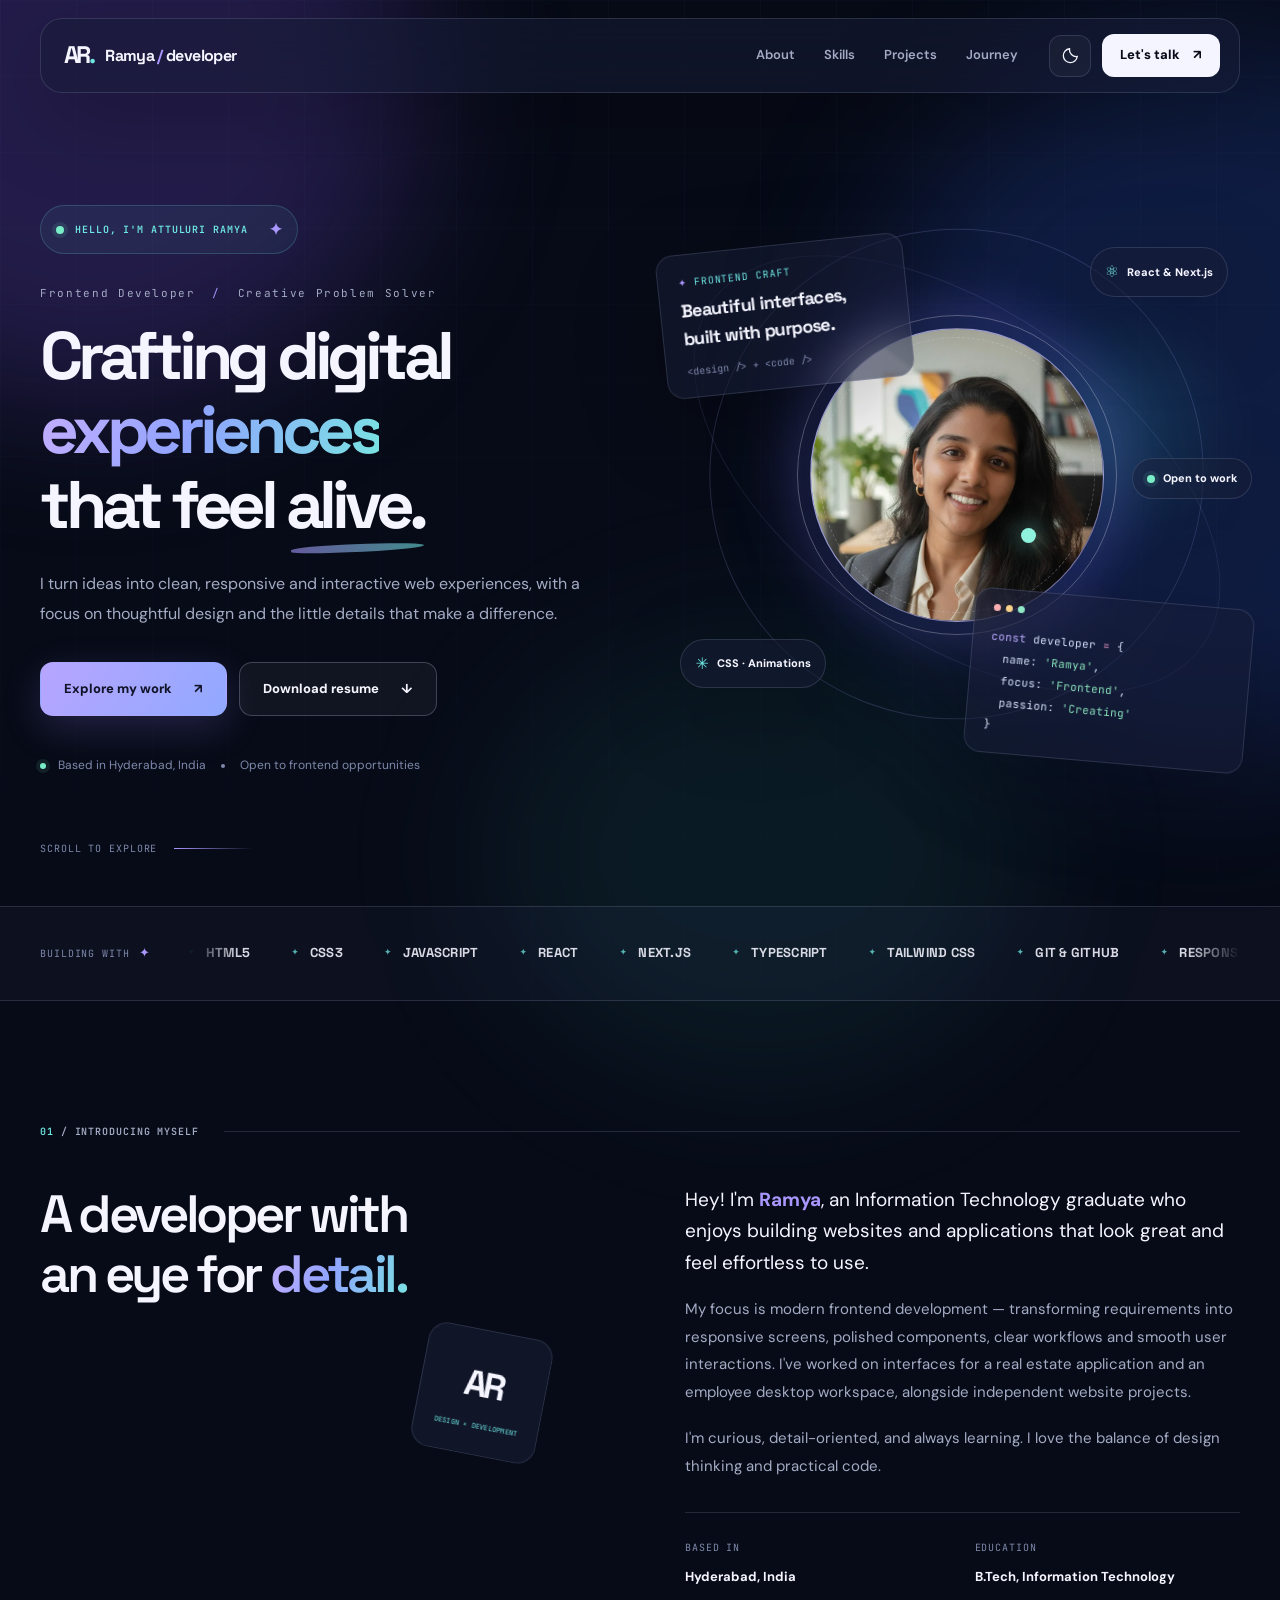
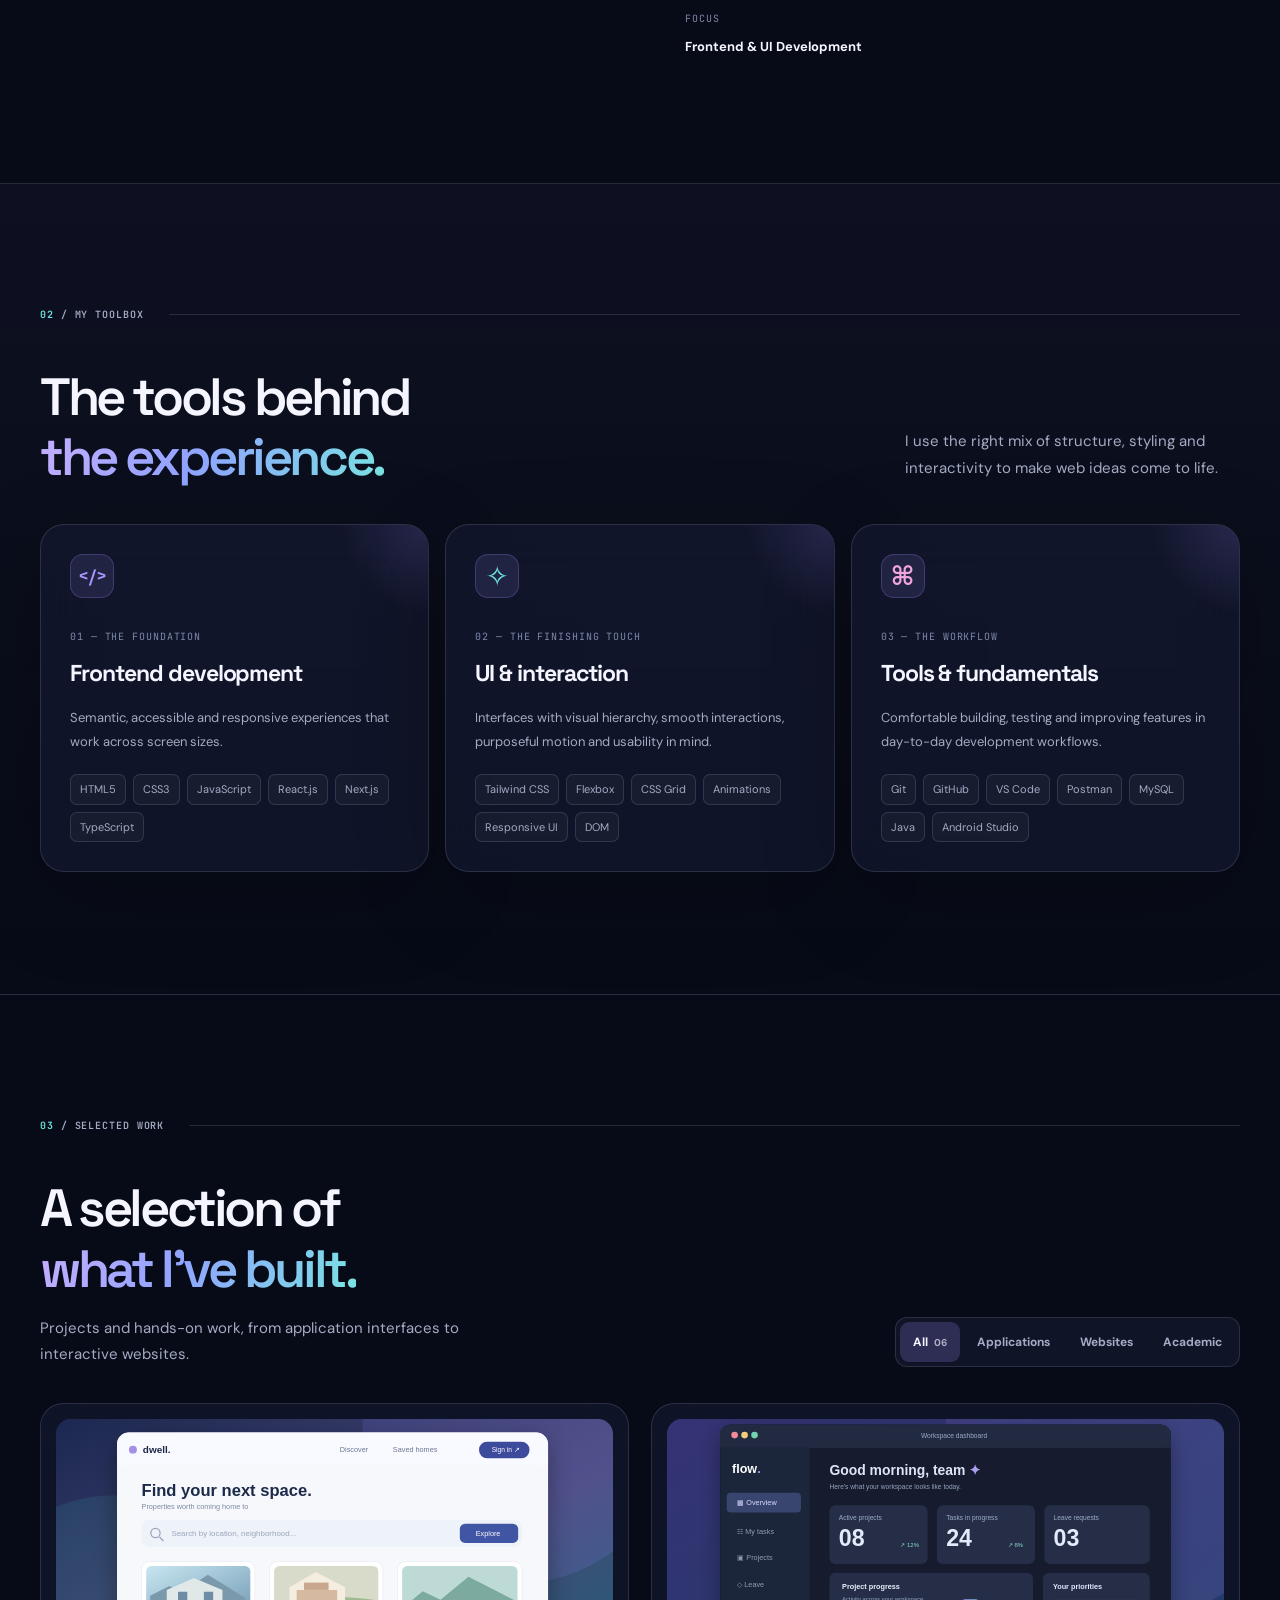
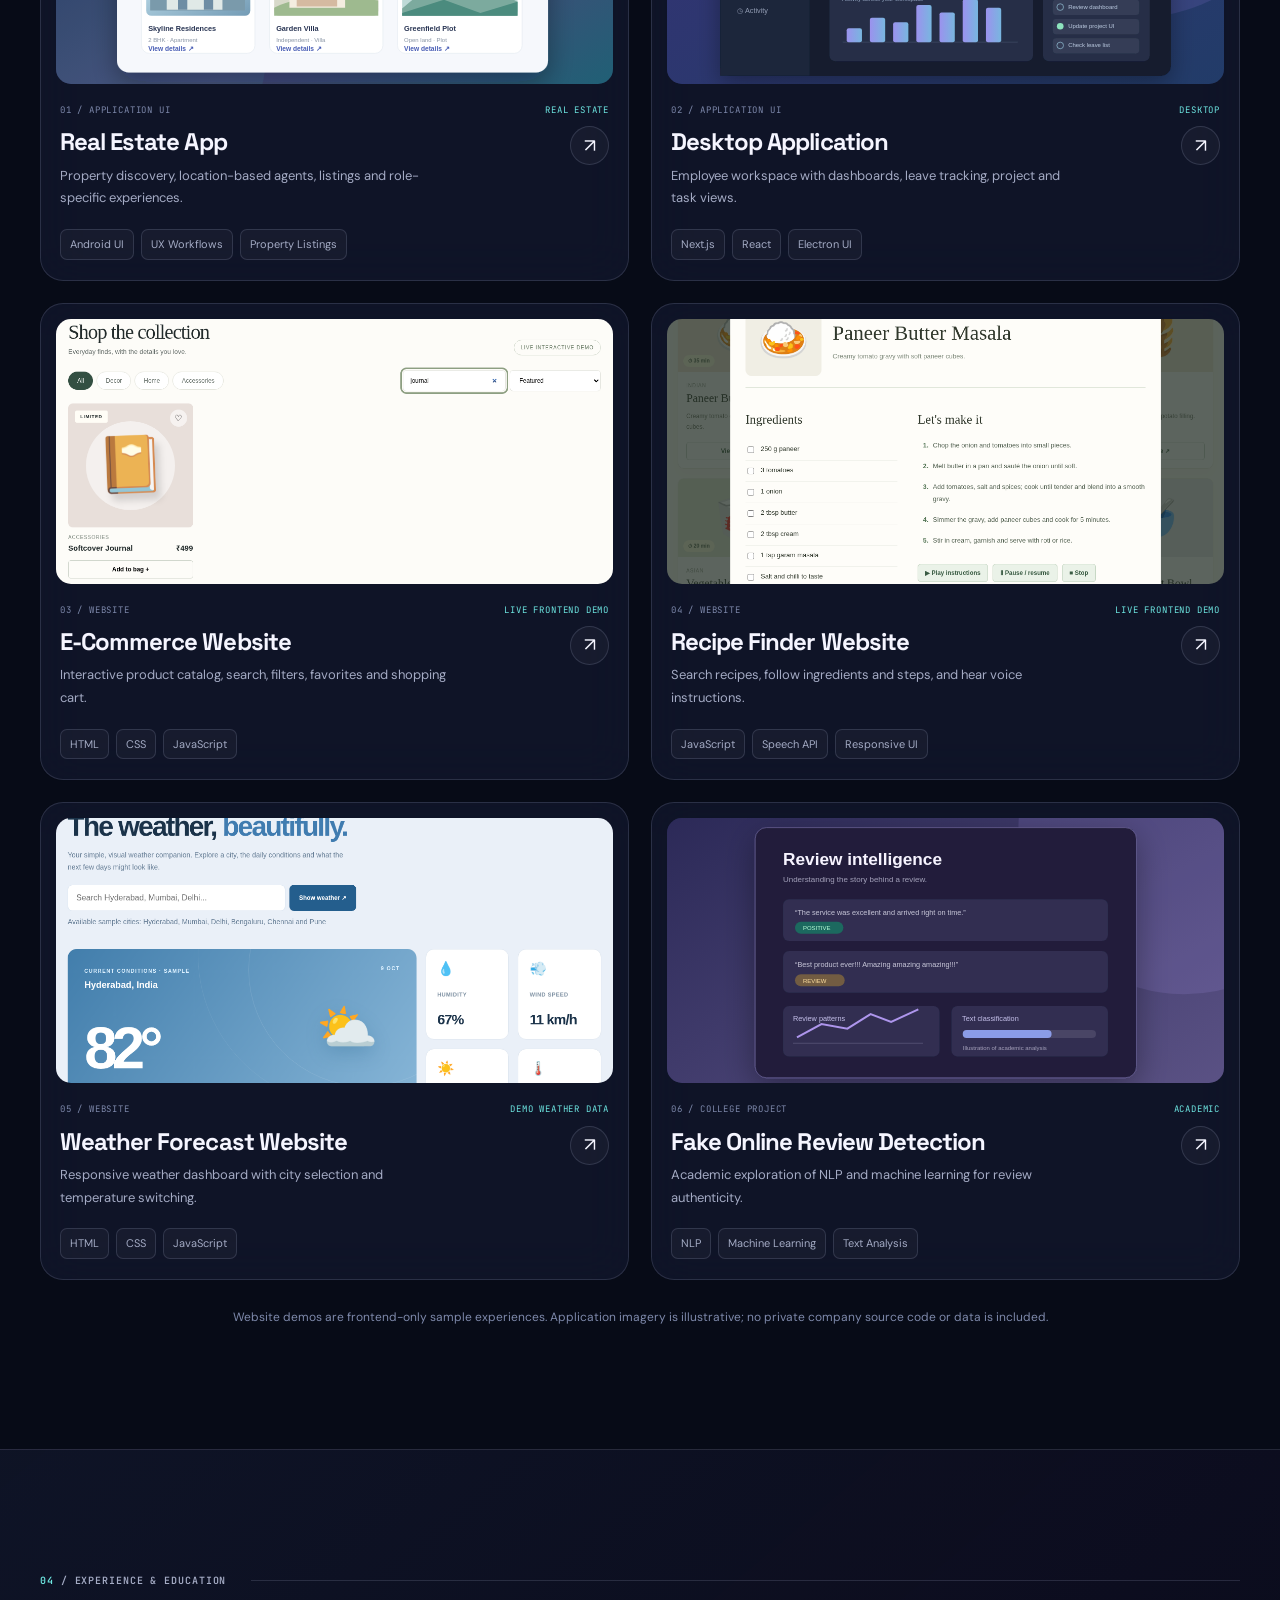
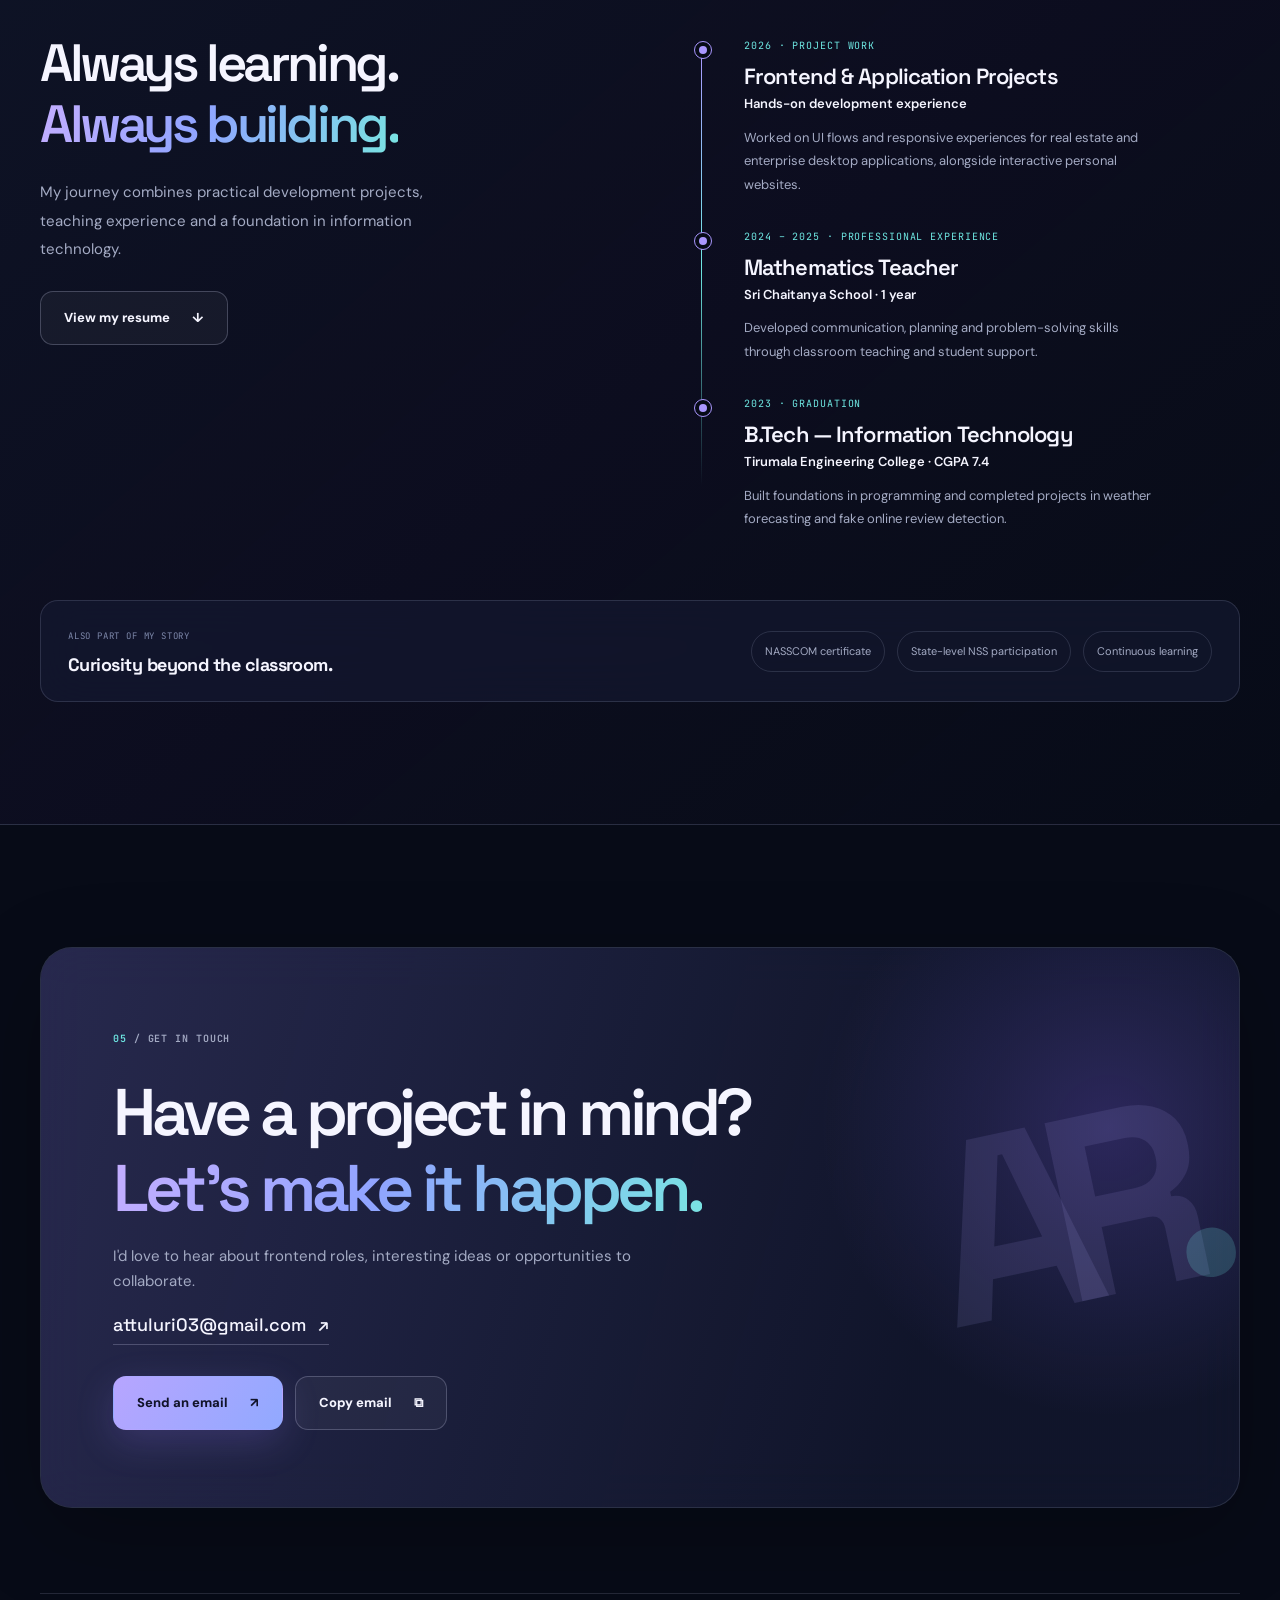
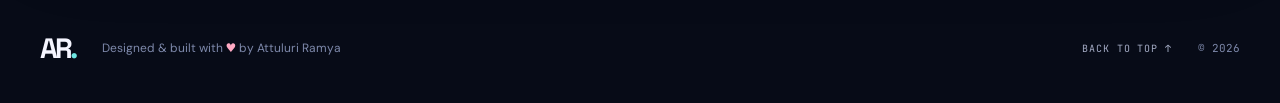
==== commit 1ee34eea: "Profile" ====
--- a/index.html
+++ b/index.html
@@ -20,7 +20,7 @@
 
   <header class="site-header" id="top">
     <div class="container header-wrap glass">
-      <a class="logo" href="#top" aria-label="Attuluri Ramya, back to top"><span class="logo-symbol">AR<span>.</span></span><span class="logo-label">ramya Pichii<span class="logo-slash">/</span>developer</span></a>
+      <a class="logo" href="#top" aria-label="Attuluri Ramya, back to top"><span class="logo-symbol">AR<span>.</span></span><span class="logo-label">Ramya<span class="logo-slash">/</span>developer</span></a>
       <nav class="desktop-nav" aria-label="Main navigation">
         <a href="#about">About</a><a href="#skills">Skills</a><a href="#projects">Projects</a><a href="#journey">Journey</a>
       </nav>
